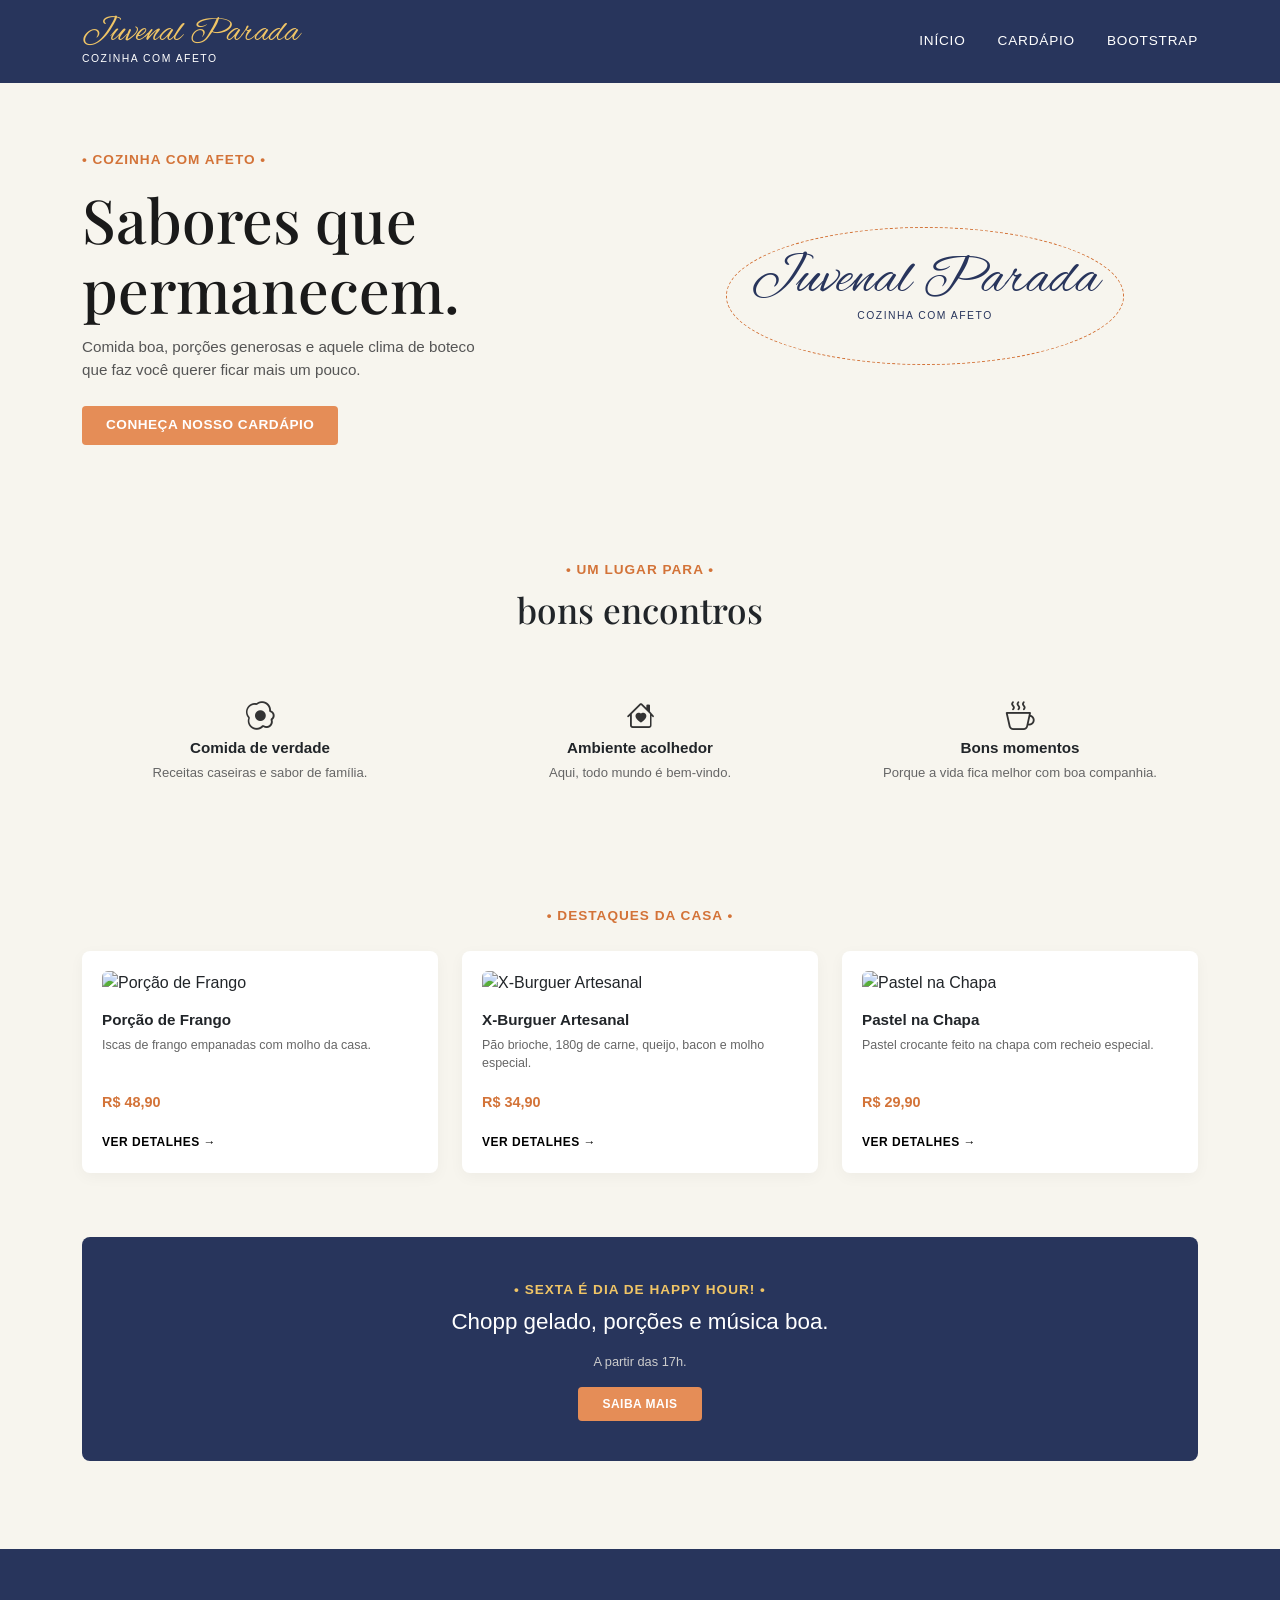
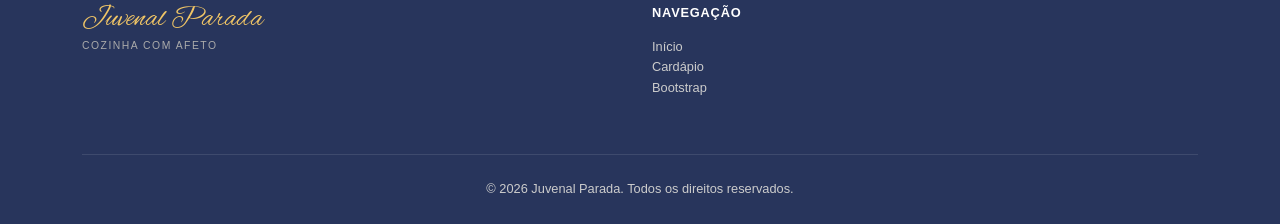
==== index.html @ 34825ee0 "v1 da pagina home" ====
<!DOCTYPE html>
<html lang="pt-BR">
<head>
  <meta charset="UTF-8" />
  <meta name="viewport" content="width=device-width, initial-scale=1.0" />
  <title>Juvenal Parada - Cozinha com Afeto</title>
  
  <!-- Bootstrap 5 CSS -->
  <link href="https://cdn.jsdelivr.net/npm/bootstrap@5.3.3/dist/css/bootstrap.min.css" rel="stylesheet" />
  <link rel="stylesheet" href="https://cdn.jsdelivr.net/npm/bootstrap-icons@1.11.3/font/bootstrap-icons.min.css">
  
  <!-- Google Fonts -->
  <link rel="preconnect" href="https://fonts.googleapis.com">
  <link rel="preconnect" href="https://fonts.gstatic.com" crossorigin>
  <link href="https://fonts.googleapis.com/css2?family=Alex+Brush&family=Playfair+Display:ital,wght@0,400;0,600;0,700;1,400&family=Inter:wght@300;400;500;600;700&display=swap" rel="stylesheet">

  <style>
    :root {
      --cor-barra: #28355c;
      --cor-destaque: #e8c547;
      --cor-fundo: #F7F5EE;
      --cor-laranja-btn: #e58d57;
      --cor-texto-suave: #d37338;
    }

    body {
      background-color: var(--cor-fundo) !important;
      color: #212529;
      font-family: 'Segoe UI', Tahoma, Geneva, Verdana, sans-serif;
      margin: 0;
      padding: 0;
    }

    /* Navbar com cor #28355c e links regulares */
    .bg-custom-bar {
      background-color: var(--cor-barra) !important;
      padding: 1rem 0;
    }

    .fonte-alex-brush {
      font-family: 'Alex Brush', cursive;
      font-size: 2.2rem;
      color: #F0C566;
      text-decoration: none;
      line-height: 1;
    }

    .sub-logo {
      font-size: 0.65rem;
      color: #fff;
      letter-spacing: 1.5px;
      text-transform: uppercase;
    }

    .nav-link-custom {
      color: #FFFFFF !important;
      font-weight: 400;
      font-size: 0.85rem;
      letter-spacing: 0.8px;
      margin-left: 2rem;
      text-transform: uppercase;
      text-decoration: none;
    }

    .nav-link-custom:hover {
      color: var(--cor-destaque) !important;
    }

    /* Hero Section */
    .hero-section {
      padding: 4rem 0 3rem 0;
      position: relative;
    }

    .tagline-laranja {
      color: var(--cor-texto-suave);
      font-size: 0.85rem;
      letter-spacing: 1px;
      font-weight: 600;
      text-transform: uppercase;
    }

    .hero-title {
      font-family: 'Playfair Display', serif;
      font-size: 3.8rem;
      line-height: 1.15;
      font-weight: 500;
      color: #1a1a1a;
      margin: 0.8rem 0;
    }

    .hero-subtitle {
      font-size: 0.95rem;
      color: #555;
      max-width: 420px;
    }

    .btn-laranja {
      background-color: var(--cor-laranja-btn);
      color: #fff;
      border: none;
      padding: 0.6rem 1.5rem;
      font-weight: 600;
      font-size: 0.85rem;
      border-radius: 4px;
      letter-spacing: 0.5px;
      text-decoration: none;
      display: inline-block;
    }

    /* Seção Bons Encontros */
    .section-bons-encontros {
      padding: 4rem 0;
    }

    .icon-box-feature {
      text-align: center;
      padding: 1rem;
    }

    .icon-box-feature i {
      font-size: 1.8rem;
      color: #333;
      margin-bottom: 0.8rem;
    }

    .feature-item-title {
      font-size: 0.95rem;
      font-weight: 700;
      margin-bottom: 0.4rem;
    }

    .feature-item-text {
      font-size: 0.82rem;
      color: #666;
    }

    /* Cards de Destaques */
    .card-item-prato {
      border-radius: 8px;
      border: none;
      background-color: #ffffff;
      box-shadow: 0 4px 15px rgba(0, 0, 0, 0.04);
      padding: 1.25rem;
      height: 100%;
    }

    .card-item-prato img {
      width: 100%;
      height: 170px;
      object-fit: cover;
      border-radius: 6px;
      margin-bottom: 1rem;
    }

    .prato-title {
      font-size: 0.95rem;
      font-weight: 700;
      margin-bottom: 0.4rem;
    }

    .prato-desc {
      font-size: 0.78rem;
      color: #666;
      min-height: 40px;
    }

    .prato-preco {
      color: var(--cor-texto-suave);
      font-weight: 700;
      font-size: 0.9rem;
    }

    .link-detalhes {
      font-size: 0.75rem;
      font-weight: 700;
      color: #000;
      text-decoration: none;
      letter-spacing: 0.5px;
    }

    /* Banner Happy Hour */
    .banner-happy-hour {
      background-color: var(--cor-barra);
      color: #fff;
      border-radius: 8px;
      padding: 2.5rem 2rem;
      margin: 4rem 0;
    }

    .btn-happy-hour {
      background-color: var(--cor-laranja-btn);
      color: #fff;
      font-weight: 700;
      font-size: 0.75rem;
      padding: 0.5rem 1.5rem;
      border-radius: 4px;
      border: none;
      letter-spacing: 0.5px;
    }

    /* Footer */
    footer {
      background-color: var(--cor-barra);
      color: #fff;
      padding: 3.5rem 0 1.5rem 0;
      font-size: 0.85rem;
    }

    footer h5 {
      font-size: 0.8rem;
      letter-spacing: 0.8px;
      font-weight: 700;
      margin-bottom: 1rem;
    }

    footer p, footer li {
      color: #ccc;
      font-size: 0.8rem;
      line-height: 1.6;
    }

    footer ul {
      list-style: none;
      padding: 0;
    }

    footer a {
      color: #ccc;
      text-decoration: none;
    }

    .footer-bottom {
      border-top: 1px solid rgba(255, 255, 255, 0.1);
      padding-top: 1.5rem;
      margin-top: 2.5rem;
      font-size: 0.75rem;
      color: #aaa;
    }
  </style>
</head>
<body>

  <!-- Navbar Ajustada (Sem "Sobre nós" e "Contato") -->
  <header class="bg-custom-bar">
    <div class="container d-flex justify-content-between align-items-center">
      <a href="#" class="d-flex align-items-center gap-2 text-decoration-none">
        <div class="d-flex flex-column">
          <span class="fonte-alex-brush">Juvenal Parada</span>
          <span class="sub-logo">COZINHA COM AFETO</span>
        </div>
      </a>
      <nav class="d-flex align-items-center">
        <a href="#" class="nav-link-custom">INÍCIO</a>
        <a href="#" class="nav-link-custom">CARDÁPIO</a>
        <a href="#" class="nav-link-custom">BOOTSTRAP</a>
      </nav>
    </div>
  </header>

  <main>
    <!-- Hero Section (Apenas o botão "Conheça nosso cardápio") -->
    <section class="hero-section">
      <div class="container">
        <div class="row align-items-center">
          <div class="col-md-6">
            <span class="tagline-laranja">• COZINHA COM AFETO •</span>
            <h1 class="hero-title">Sabores que<br>permanecem.</h1>
            <p class="hero-subtitle mb-4">
              Comida boa, porções generosas e aquele clima de boteco que faz você querer ficar mais um pouco.
            </p>
            <div>
              <a href="#" class="btn btn-laranja">CONHEÇA NOSSO CARDÁPIO</a>
            </div>
          </div>
          <div class="col-md-6 text-center position-relative mt-4 mt-md-0">
            <!-- Ilustração central -->
            <div class="p-4 rounded-circle d-inline-block" style="border: 1px dashed var(--cor-texto-suave);">
              <span class="fonte-alex-brush" style="font-size: 3.5rem; color: var(--cor-barra);">Juvenal Parada</span>
              <p class="sub-logo" style="color: var(--cor-barra);">COZINHA COM AFETO</p>
            </div>
          </div>
        </div>
      </div>
    </section>

    <!-- Bons Encontros -->
    <section class="section-bons-encontros">
      <div class="container text-center">
        <span class="tagline-laranja">• UM LUGAR PARA •</span>
        <h2 class="font-playfair my-2" style="font-size: 2.2rem; font-family: 'Playfair Display', serif;">bons encontros</h2>

        <div class="row mt-5">
          <div class="col-md-4">
            <div class="icon-box-feature">
              <i class="bi bi-egg-fried"></i>
              <h3 class="feature-item-title">Comida de verdade</h3>
              <p class="feature-item-text">Receitas caseiras e sabor de família.</p>
            </div>
          </div>
          <div class="col-md-4">
            <div class="icon-box-feature">
              <i class="bi bi-house-heart"></i>
              <h3 class="feature-item-title">Ambiente acolhedor</h3>
              <p class="feature-item-text">Aqui, todo mundo é bem-vindo.</p>
            </div>
          </div>
          <div class="col-md-4">
            <div class="icon-box-feature">
              <i class="bi bi-cup-hot"></i>
              <h3 class="feature-item-title">Bons momentos</h3>
              <p class="feature-item-text">Porque a vida fica melhor com boa companhia.</p>
            </div>
          </div>
        </div>
      </div>
    </section>

    <!-- Destaques da Casa -->
    <section class="py-4">
      <div class="container">
        <div class="text-center mb-4">
          <span class="tagline-laranja">• DESTAQUES DA CASA •</span>
        </div>

        <div class="row g-4">
          <!-- Card 1 -->
          <div class="col-md-4">
            <div class="card-item-prato">
              <img src="https://images.unsplash.com/photo-1562967914-608f82629710?w=500&auto=format&fit=crop" alt="Porção de Frango">
              <h3 class="prato-title">Porção de Frango</h3>
              <p class="prato-desc">Iscas de frango empanadas com molho da casa.</p>
              <p class="prato-preco">R$ 48,90</p>
              <a href="#" class="link-detalhes">VER DETALHES →</a>
            </div>
          </div>

          <!-- Card 2 -->
          <div class="col-md-4">
            <div class="card-item-prato">
              <img src="https://images.unsplash.com/photo-1568901346375-23c9450c58cd?w=500&auto=format&fit=crop" alt="X-Burguer Artesanal">
              <h3 class="prato-title">X-Burguer Artesanal</h3>
              <p class="prato-desc">Pão brioche, 180g de carne, queijo, bacon e molho especial.</p>
              <p class="prato-preco">R$ 34,90</p>
              <a href="#" class="link-detalhes">VER DETALHES →</a>
            </div>
          </div>

          <!-- Card 3 -->
          <div class="col-md-4">
            <div class="card-item-prato">
              <img src="https://images.unsplash.com/photo-1626777552726-4a6b54c97e46?w=500&auto=format&fit=crop" alt="Pastel na Chapa">
              <h3 class="prato-title">Pastel na Chapa</h3>
              <p class="prato-desc">Pastel crocante feito na chapa com recheio especial.</p>
              <p class="prato-preco">R$ 29,90</p>
              <a href="#" class="link-detalhes">VER DETALHES →</a>
            </div>
          </div>
        </div>

        <!-- Banner Happy Hour -->
        <div class="banner-happy-hour text-center">
          <span class="tagline-laranja" style="color: #F0C566;">• SEXTA É DIA DE HAPPY HOUR! •</span>
          <h3 class="mt-2 mb-3" style="font-size: 1.4rem; font-weight: 500;">Chopp gelado, porções e música boa.</h3>
          <p class="mb-3" style="font-size: 0.8rem; color: #ccc;">A partir das 17h.</p>
          <button class="btn btn-happy-hour">SAIBA MAIS</button>
        </div>
      </div>
    </section>
  </main>

  <!-- Footer -->
  <footer>
    <div class="container">
      <div class="row g-4">
        <div class="col-md-6">
          <span class="fonte-alex-brush" style="font-size: 1.8rem;">Juvenal Parada</span>
          <p class="sub-logo mt-1" style="color: #aaa;">COZINHA COM AFETO</p>
        </div>
        <div class="col-md-6">
          <h5>NAVEGAÇÃO</h5>
          <ul>
            <li><a href="#">Início</a></li>
            <li><a href="#">Cardápio</a></li>
            <li><a href="#">Bootstrap</a></li>
          </ul>
        </div>
      </div>

      <div class="footer-bottom text-center">
        <p class="mb-0">&copy; 2026 Juvenal Parada. Todos os direitos reservados.</p>
      </div>
    </div>
  </footer>

</body>
</html>
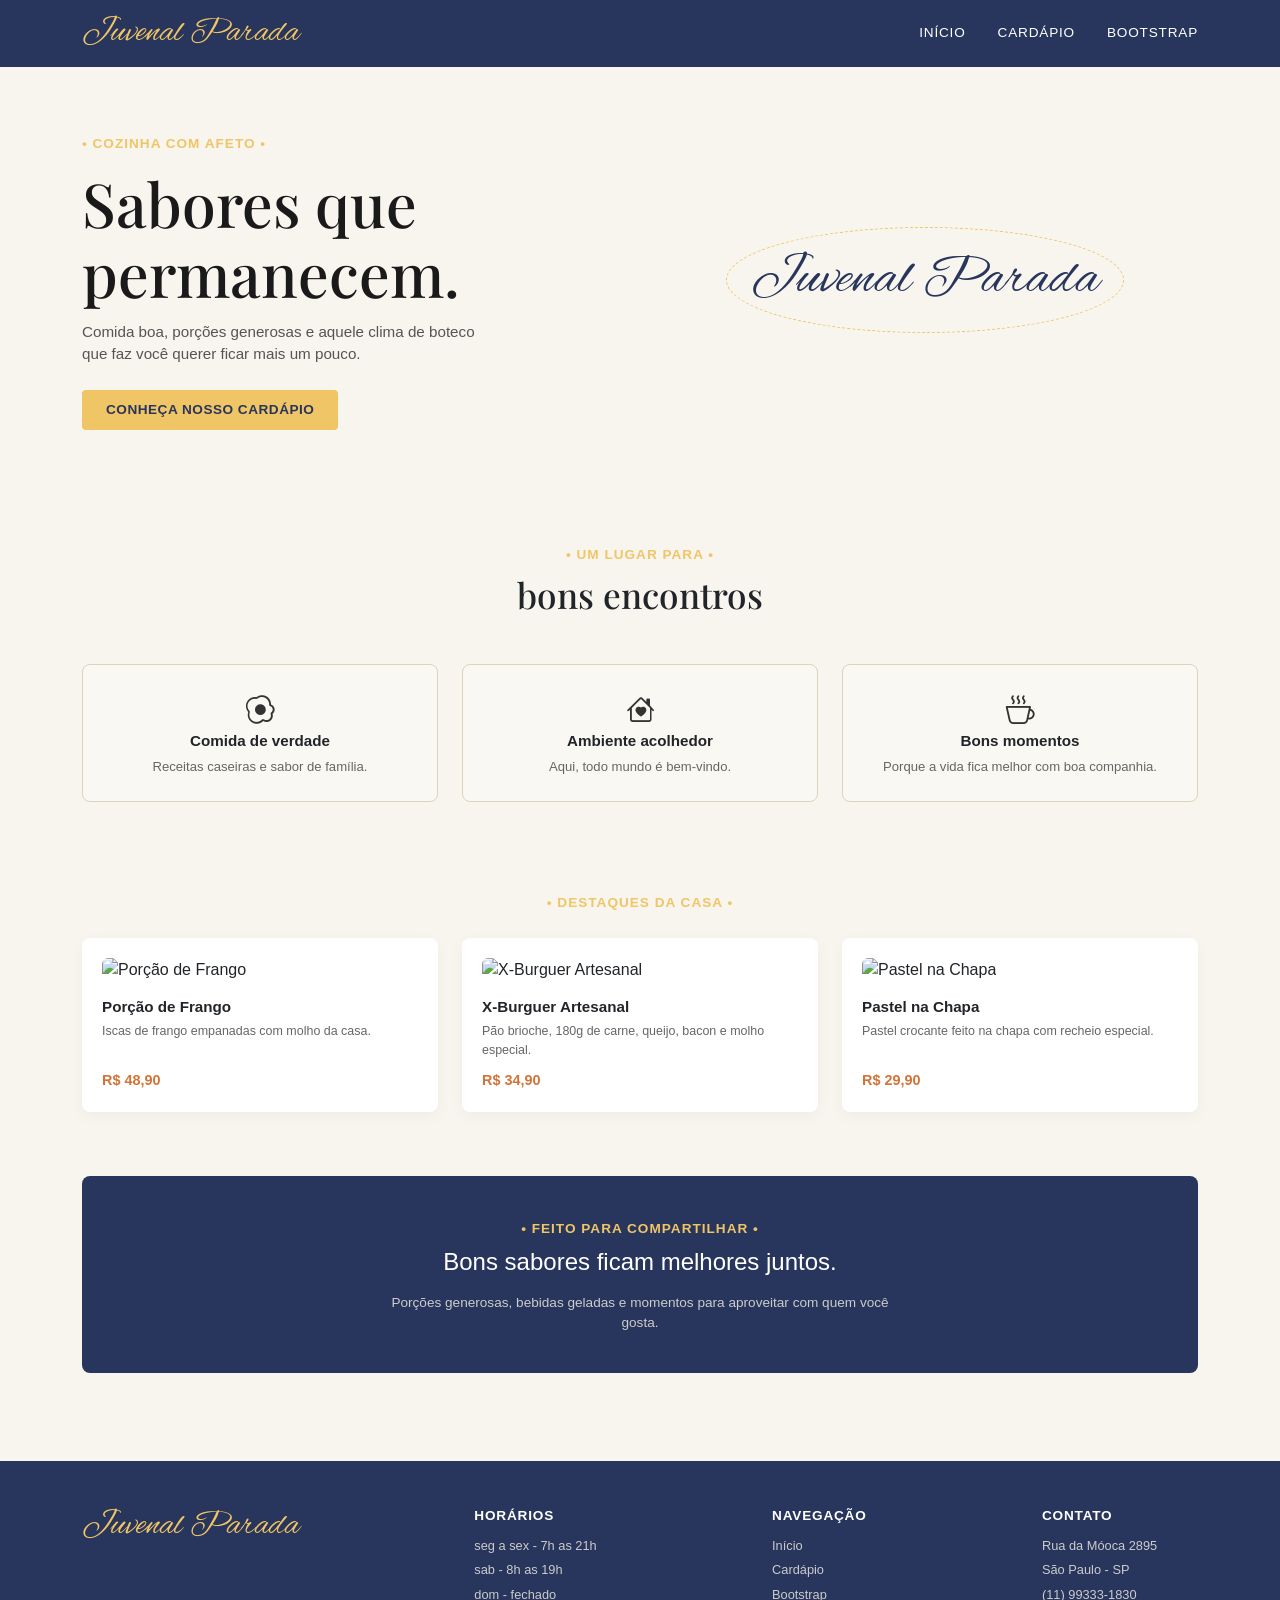
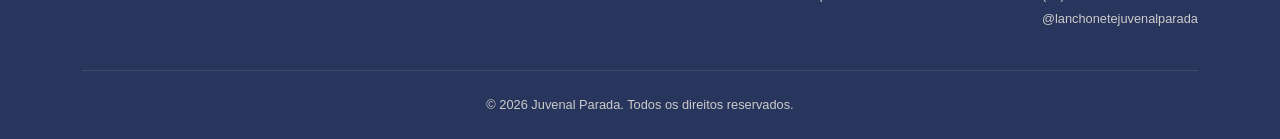
==== commit f68f11d4: "v2 da pagina home" ====
--- a/index.html
+++ b/index.html
@@ -17,10 +17,10 @@
   <style>
     :root {
       --cor-barra: #28355c;
-      --cor-destaque: #e8c547;
+      --cor-destaque: #F0C566;
       --cor-fundo: #F7F5EE;
-      --cor-laranja-btn: #e58d57;
-      --cor-texto-suave: #d37338;
+      --cor-laranja-btn: #F0C566;
+      --cor-texto-suave: #F0C566;
     }
 
     body {
@@ -31,7 +31,7 @@
       padding: 0;
     }
 
-    /* Navbar com cor #28355c e links regulares */
+    /* Navbar */
     .bg-custom-bar {
       background-color: var(--cor-barra) !important;
       padding: 1rem 0;
@@ -43,13 +43,6 @@
       color: #F0C566;
       text-decoration: none;
       line-height: 1;
-    }
-
-    .sub-logo {
-      font-size: 0.65rem;
-      color: #fff;
-      letter-spacing: 1.5px;
-      text-transform: uppercase;
     }
 
     .nav-link-custom {
@@ -73,7 +66,7 @@
     }
 
     .tagline-laranja {
-      color: var(--cor-texto-suave);
+      color: #F0C566;
       font-size: 0.85rem;
       letter-spacing: 1px;
       font-weight: 600;
@@ -96,11 +89,11 @@
     }
 
     .btn-laranja {
-      background-color: var(--cor-laranja-btn);
-      color: #fff;
+      background-color: #F0C566;
+      color: #28355c;
       border: none;
       padding: 0.6rem 1.5rem;
-      font-weight: 600;
+      font-weight: 700;
       font-size: 0.85rem;
       border-radius: 4px;
       letter-spacing: 0.5px;
@@ -115,7 +108,11 @@
 
     .icon-box-feature {
       text-align: center;
-      padding: 1rem;
+      padding: 1.5rem 1rem;
+      border: 0.5px solid #dcd3be;
+      border-radius: 8px;
+      background-color: #FAF8F3;
+      height: 100%;
     }
 
     .icon-box-feature i {
@@ -133,6 +130,7 @@
     .feature-item-text {
       font-size: 0.82rem;
       color: #666;
+      margin-bottom: 0;
     }
 
     /* Cards de Destaques */
@@ -163,24 +161,18 @@
       font-size: 0.78rem;
       color: #666;
       min-height: 40px;
+      margin-bottom: 0.5rem;
     }
 
     .prato-preco {
-      color: var(--cor-texto-suave);
+      color: #d37338;
       font-weight: 700;
       font-size: 0.9rem;
-    }
-
-    .link-detalhes {
-      font-size: 0.75rem;
-      font-weight: 700;
-      color: #000;
-      text-decoration: none;
-      letter-spacing: 0.5px;
-    }
-
-    /* Banner Happy Hour */
-    .banner-happy-hour {
+      margin-bottom: 0;
+    }
+
+    /* Banner Feito para Compartilhar */
+    .banner-compartilhar {
       background-color: var(--cor-barra);
       color: #fff;
       border-radius: 8px;
@@ -188,30 +180,21 @@
       margin: 4rem 0;
     }
 
-    .btn-happy-hour {
-      background-color: var(--cor-laranja-btn);
-      color: #fff;
-      font-weight: 700;
-      font-size: 0.75rem;
-      padding: 0.5rem 1.5rem;
-      border-radius: 4px;
-      border: none;
-      letter-spacing: 0.5px;
-    }
-
-    /* Footer */
+    /* Rodapé Responsivo */
     footer {
       background-color: var(--cor-barra);
       color: #fff;
-      padding: 3.5rem 0 1.5rem 0;
+      padding: 3rem 0 1.5rem 0;
       font-size: 0.85rem;
     }
 
     footer h5 {
-      font-size: 0.8rem;
+      font-size: 0.85rem;
       letter-spacing: 0.8px;
       font-weight: 700;
-      margin-bottom: 1rem;
+      margin-bottom: 0.8rem;
+      text-transform: uppercase;
+      line-height: 1;
     }
 
     footer p, footer li {
@@ -223,6 +206,7 @@
     footer ul {
       list-style: none;
       padding: 0;
+      margin: 0;
     }
 
     footer a {
@@ -237,18 +221,31 @@
       font-size: 0.75rem;
       color: #aaa;
     }
+
+    @media (max-width: 767.98px) {
+      .footer-col {
+        text-align: center;
+        margin-bottom: 1.8rem;
+      }
+
+      .nav-link-custom {
+        margin-left: 0.8rem;
+        font-size: 0.75rem;
+      }
+
+      .hero-title {
+        font-size: 2.8rem;
+      }
+    }
   </style>
 </head>
 <body>
 
-  <!-- Navbar Ajustada (Sem "Sobre nós" e "Contato") -->
+  <!-- Navbar -->
   <header class="bg-custom-bar">
     <div class="container d-flex justify-content-between align-items-center">
-      <a href="#" class="d-flex align-items-center gap-2 text-decoration-none">
-        <div class="d-flex flex-column">
-          <span class="fonte-alex-brush">Juvenal Parada</span>
-          <span class="sub-logo">COZINHA COM AFETO</span>
-        </div>
+      <a href="#" class="d-flex align-items-center text-decoration-none">
+        <span class="fonte-alex-brush">Juvenal Parada</span>
       </a>
       <nav class="d-flex align-items-center">
         <a href="#" class="nav-link-custom">INÍCIO</a>
@@ -259,7 +256,7 @@
   </header>
 
   <main>
-    <!-- Hero Section (Apenas o botão "Conheça nosso cardápio") -->
+    <!-- Hero Section -->
     <section class="hero-section">
       <div class="container">
         <div class="row align-items-center">
@@ -275,22 +272,21 @@
           </div>
           <div class="col-md-6 text-center position-relative mt-4 mt-md-0">
             <!-- Ilustração central -->
-            <div class="p-4 rounded-circle d-inline-block" style="border: 1px dashed var(--cor-texto-suave);">
+            <div class="p-4 rounded-circle d-inline-block" style="border: 1px dashed #F0C566;">
               <span class="fonte-alex-brush" style="font-size: 3.5rem; color: var(--cor-barra);">Juvenal Parada</span>
-              <p class="sub-logo" style="color: var(--cor-barra);">COZINHA COM AFETO</p>
             </div>
           </div>
         </div>
       </div>
     </section>
 
-    <!-- Bons Encontros -->
+    <!-- Bons Encontros com Borda de 0.5px -->
     <section class="section-bons-encontros">
       <div class="container text-center">
         <span class="tagline-laranja">• UM LUGAR PARA •</span>
         <h2 class="font-playfair my-2" style="font-size: 2.2rem; font-family: 'Playfair Display', serif;">bons encontros</h2>
 
-        <div class="row mt-5">
+        <div class="row g-4 mt-4">
           <div class="col-md-4">
             <div class="icon-box-feature">
               <i class="bi bi-egg-fried"></i>
@@ -331,7 +327,6 @@
               <h3 class="prato-title">Porção de Frango</h3>
               <p class="prato-desc">Iscas de frango empanadas com molho da casa.</p>
               <p class="prato-preco">R$ 48,90</p>
-              <a href="#" class="link-detalhes">VER DETALHES →</a>
             </div>
           </div>
 
@@ -342,7 +337,6 @@
               <h3 class="prato-title">X-Burguer Artesanal</h3>
               <p class="prato-desc">Pão brioche, 180g de carne, queijo, bacon e molho especial.</p>
               <p class="prato-preco">R$ 34,90</p>
-              <a href="#" class="link-detalhes">VER DETALHES →</a>
             </div>
           </div>
 
@@ -353,38 +347,59 @@
               <h3 class="prato-title">Pastel na Chapa</h3>
               <p class="prato-desc">Pastel crocante feito na chapa com recheio especial.</p>
               <p class="prato-preco">R$ 29,90</p>
-              <a href="#" class="link-detalhes">VER DETALHES →</a>
-            </div>
-          </div>
-        </div>
-
-        <!-- Banner Happy Hour -->
-        <div class="banner-happy-hour text-center">
-          <span class="tagline-laranja" style="color: #F0C566;">• SEXTA É DIA DE HAPPY HOUR! •</span>
-          <h3 class="mt-2 mb-3" style="font-size: 1.4rem; font-weight: 500;">Chopp gelado, porções e música boa.</h3>
-          <p class="mb-3" style="font-size: 0.8rem; color: #ccc;">A partir das 17h.</p>
-          <button class="btn btn-happy-hour">SAIBA MAIS</button>
+            </div>
+          </div>
+        </div>
+
+        <!-- Banner: Feito para Compartilhar -->
+        <div class="banner-compartilhar text-center">
+          <span class="tagline-laranja">• FEITO PARA COMPARTILHAR •</span>
+          <h3 class="mt-2 mb-3" style="font-size: 1.5rem; font-weight: 500;">Bons sabores ficam melhores juntos.</h3>
+          <p class="mb-0 mx-auto" style="font-size: 0.85rem; color: #ccc; max-width: 520px;">
+            Porções generosas, bebidas geladas e momentos para aproveitar com quem você gosta.
+          </p>
         </div>
       </div>
     </section>
   </main>
 
-  <!-- Footer -->
+  <!-- Rodapé -->
   <footer>
     <div class="container">
-      <div class="row g-4">
-        <div class="col-md-6">
-          <span class="fonte-alex-brush" style="font-size: 1.8rem;">Juvenal Parada</span>
-          <p class="sub-logo mt-1" style="color: #aaa;">COZINHA COM AFETO</p>
-        </div>
-        <div class="col-md-6">
+      <div class="row align-items-start justify-content-between text-center text-md-start">
+        
+        <!-- Logo -->
+        <div class="col-12 col-md-auto footer-col">
+          <span class="fonte-alex-brush" style="font-size: 2.2rem; display: block; line-height: 1;">Juvenal Parada</span>
+        </div>
+
+        <!-- Horários -->
+        <div class="col-12 col-sm-6 col-md-auto footer-col">
+          <h5>HORÁRIOS</h5>
+          <p class="mb-1">seg a sex - 7h as 21h</p>
+          <p class="mb-1">sab - 8h as 19h</p>
+          <p class="mb-0">dom - fechado</p>
+        </div>
+
+        <!-- Navegação -->
+        <div class="col-12 col-sm-6 col-md-auto footer-col">
           <h5>NAVEGAÇÃO</h5>
           <ul>
-            <li><a href="#">Início</a></li>
-            <li><a href="#">Cardápio</a></li>
-            <li><a href="#">Bootstrap</a></li>
+            <li class="mb-1"><a href="#">Início</a></li>
+            <li class="mb-1"><a href="#">Cardápio</a></li>
+            <li class="mb-0"><a href="#">Bootstrap</a></li>
           </ul>
         </div>
+
+        <!-- Contato -->
+        <div class="col-12 col-md-auto footer-col">
+          <h5>CONTATO</h5>
+          <p class="mb-1">Rua da Móoca 2895</p>
+          <p class="mb-1">São Paulo - SP</p>
+          <p class="mb-1">(11) 99333-1830</p>
+          <p class="mb-0">@lanchonetejuvenalparada</p>
+        </div>
+
       </div>
 
       <div class="footer-bottom text-center">
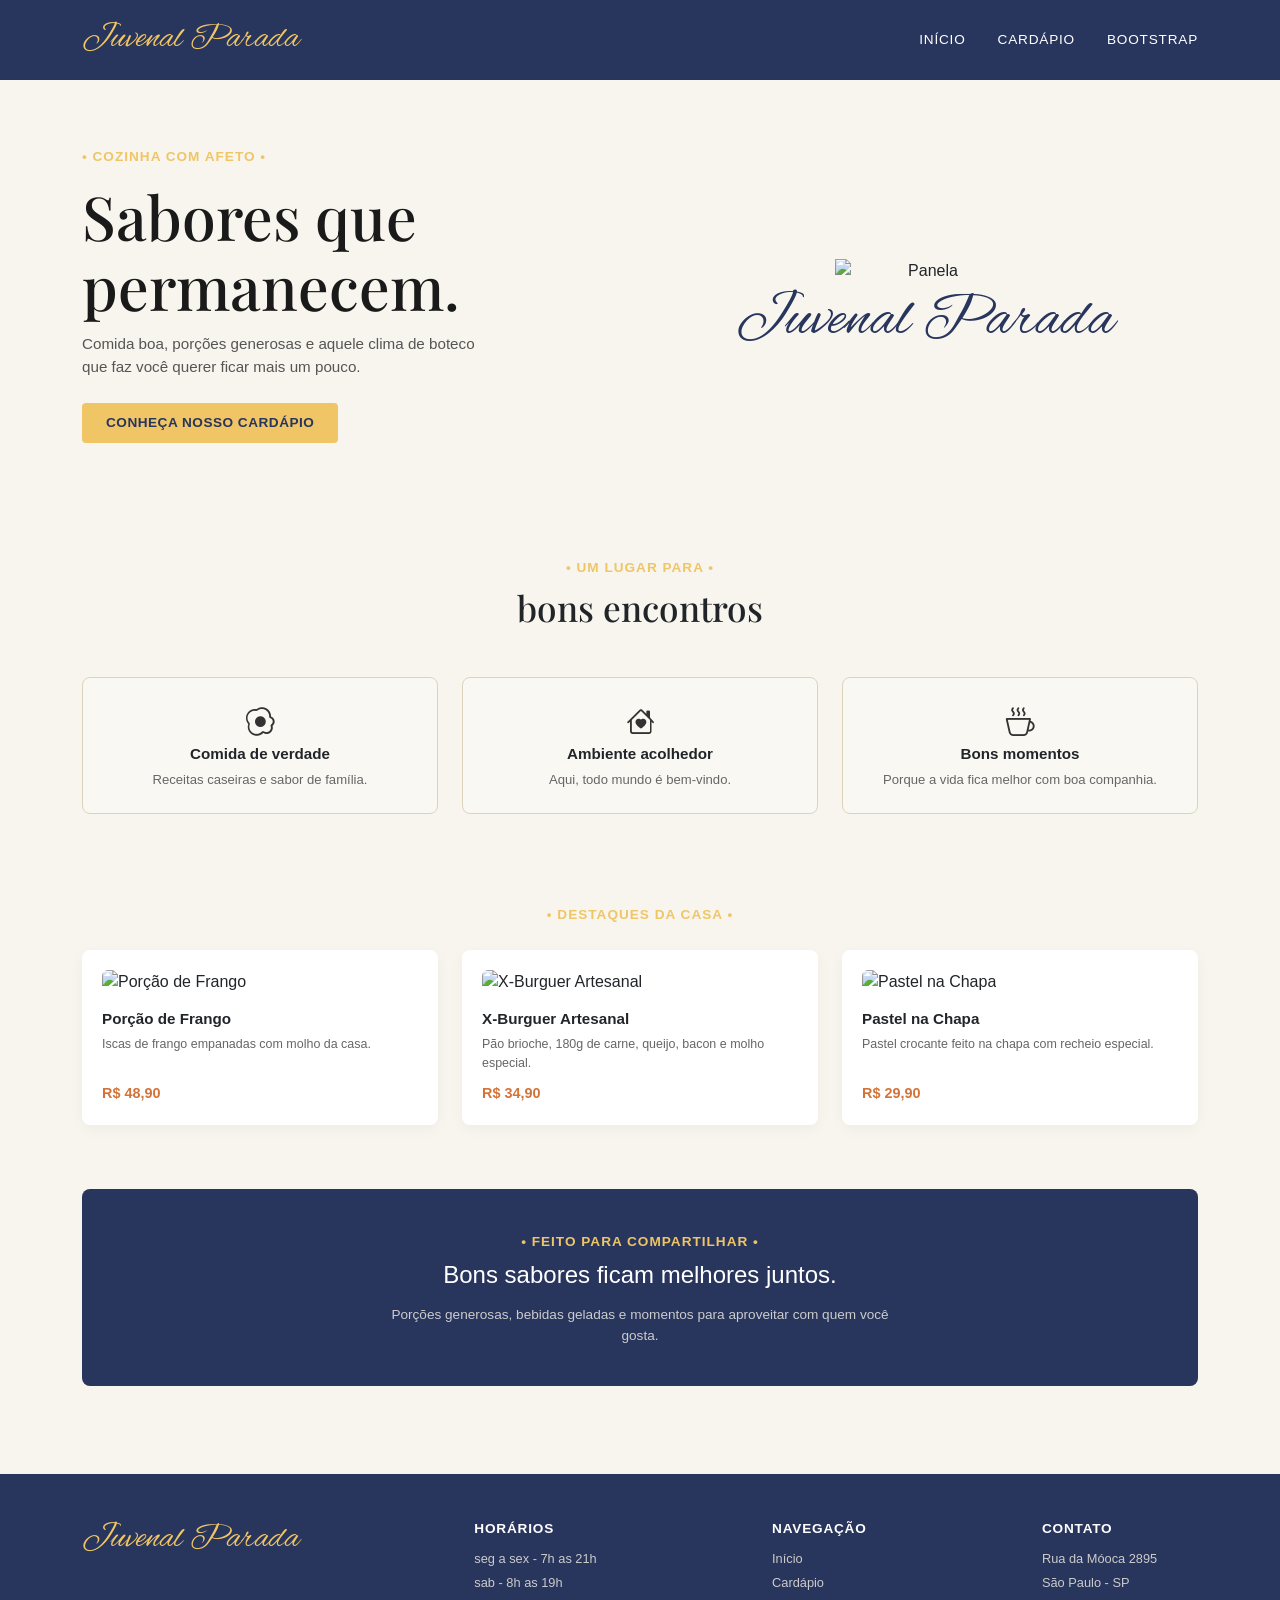
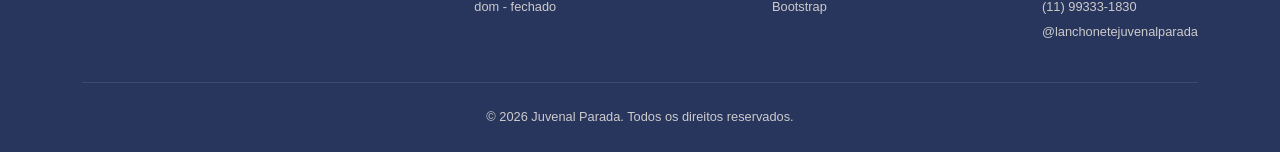
==== commit 2c9ac888: "v3" ====
--- a/index.html
+++ b/index.html
@@ -16,7 +16,7 @@
 
   <style>
     :root {
-      --cor-barra: #28355c;
+      --cor-barra: #28355C;
       --cor-destaque: #F0C566;
       --cor-fundo: #F7F5EE;
       --cor-laranja-btn: #F0C566;
@@ -31,10 +31,10 @@
       padding: 0;
     }
 
-    /* Navbar */
+    /* Navbar com tom exato e maior altura */
     .bg-custom-bar {
       background-color: var(--cor-barra) !important;
-      padding: 1rem 0;
+      padding: 1.4rem 0;
     }
 
     .fonte-alex-brush {
@@ -63,6 +63,21 @@
     .hero-section {
       padding: 4rem 0 3rem 0;
       position: relative;
+    }
+
+    .hero-panela-img {
+      max-width: 180px;
+      width: 100%;
+      height: auto;
+      object-fit: contain;
+      margin-bottom: 0.5rem;
+    }
+
+    .hero-texto-juvenal {
+      font-family: 'Alex Brush', cursive;
+      font-size: 3.8rem;
+      color: var(--cor-barra);
+      line-height: 1;
     }
 
     .tagline-laranja {
@@ -180,7 +195,7 @@
       margin: 4rem 0;
     }
 
-    /* Rodapé Responsivo */
+    /* Rodapé */
     footer {
       background-color: var(--cor-barra);
       color: #fff;
@@ -244,13 +259,13 @@
   <!-- Navbar -->
   <header class="bg-custom-bar">
     <div class="container d-flex justify-content-between align-items-center">
-      <a href="#" class="d-flex align-items-center text-decoration-none">
+      <a href="index.html" class="d-flex align-items-center text-decoration-none">
         <span class="fonte-alex-brush">Juvenal Parada</span>
       </a>
       <nav class="d-flex align-items-center">
-        <a href="#" class="nav-link-custom">INÍCIO</a>
-        <a href="#" class="nav-link-custom">CARDÁPIO</a>
-        <a href="#" class="nav-link-custom">BOOTSTRAP</a>
+        <a href="index.html" class="nav-link-custom">INÍCIO</a>
+        <a href="cardapio.html" class="nav-link-custom">CARDÁPIO</a>
+        <a href="bootstrap.html" class="nav-link-custom">BOOTSTRAP</a>
       </nav>
     </div>
   </header>
@@ -267,20 +282,18 @@
               Comida boa, porções generosas e aquele clima de boteco que faz você querer ficar mais um pouco.
             </p>
             <div>
-              <a href="#" class="btn btn-laranja">CONHEÇA NOSSO CARDÁPIO</a>
-            </div>
-          </div>
-          <div class="col-md-6 text-center position-relative mt-4 mt-md-0">
-            <!-- Ilustração central -->
-            <div class="p-4 rounded-circle d-inline-block" style="border: 1px dashed #F0C566;">
-              <span class="fonte-alex-brush" style="font-size: 3.5rem; color: var(--cor-barra);">Juvenal Parada</span>
-            </div>
+              <a href="cardapio.html" class="btn btn-laranja">CONHEÇA NOSSO CARDÁPIO</a>
+            </div>
+          </div>
+          <div class="col-md-6 text-center d-flex flex-column align-items-center justify-content-center mt-4 mt-md-0 pt-md-4">
+            <img src="panela.png" alt="Panela" class="hero-panela-img">
+            <span class="hero-texto-juvenal">Juvenal Parada</span>
           </div>
         </div>
       </div>
     </section>
 
-    <!-- Bons Encontros com Borda de 0.5px -->
+    <!-- Bons Encontros -->
     <section class="section-bons-encontros">
       <div class="container text-center">
         <span class="tagline-laranja">• UM LUGAR PARA •</span>
@@ -320,7 +333,6 @@
         </div>
 
         <div class="row g-4">
-          <!-- Card 1 -->
           <div class="col-md-4">
             <div class="card-item-prato">
               <img src="https://images.unsplash.com/photo-1562967914-608f82629710?w=500&auto=format&fit=crop" alt="Porção de Frango">
@@ -330,7 +342,6 @@
             </div>
           </div>
 
-          <!-- Card 2 -->
           <div class="col-md-4">
             <div class="card-item-prato">
               <img src="https://images.unsplash.com/photo-1568901346375-23c9450c58cd?w=500&auto=format&fit=crop" alt="X-Burguer Artesanal">
@@ -340,7 +351,6 @@
             </div>
           </div>
 
-          <!-- Card 3 -->
           <div class="col-md-4">
             <div class="card-item-prato">
               <img src="https://images.unsplash.com/photo-1626777552726-4a6b54c97e46?w=500&auto=format&fit=crop" alt="Pastel na Chapa">
@@ -368,12 +378,10 @@
     <div class="container">
       <div class="row align-items-start justify-content-between text-center text-md-start">
         
-        <!-- Logo -->
         <div class="col-12 col-md-auto footer-col">
-          <span class="fonte-alex-brush" style="font-size: 2.2rem; display: block; line-height: 1;">Juvenal Parada</span>
-        </div>
-
-        <!-- Horários -->
+          <a href="index.html" class="fonte-alex-brush" style="font-size: 2.2rem; display: block; line-height: 1;">Juvenal Parada</a>
+        </div>
+
         <div class="col-12 col-sm-6 col-md-auto footer-col">
           <h5>HORÁRIOS</h5>
           <p class="mb-1">seg a sex - 7h as 21h</p>
@@ -381,17 +389,15 @@
           <p class="mb-0">dom - fechado</p>
         </div>
 
-        <!-- Navegação -->
         <div class="col-12 col-sm-6 col-md-auto footer-col">
           <h5>NAVEGAÇÃO</h5>
           <ul>
-            <li class="mb-1"><a href="#">Início</a></li>
-            <li class="mb-1"><a href="#">Cardápio</a></li>
-            <li class="mb-0"><a href="#">Bootstrap</a></li>
+            <li class="mb-1"><a href="index.html">Início</a></li>
+            <li class="mb-1"><a href="cardapio.html">Cardápio</a></li>
+            <li class="mb-0"><a href="bootstrap.html">Bootstrap</a></li>
           </ul>
         </div>
 
-        <!-- Contato -->
         <div class="col-12 col-md-auto footer-col">
           <h5>CONTATO</h5>
           <p class="mb-1">Rua da Móoca 2895</p>
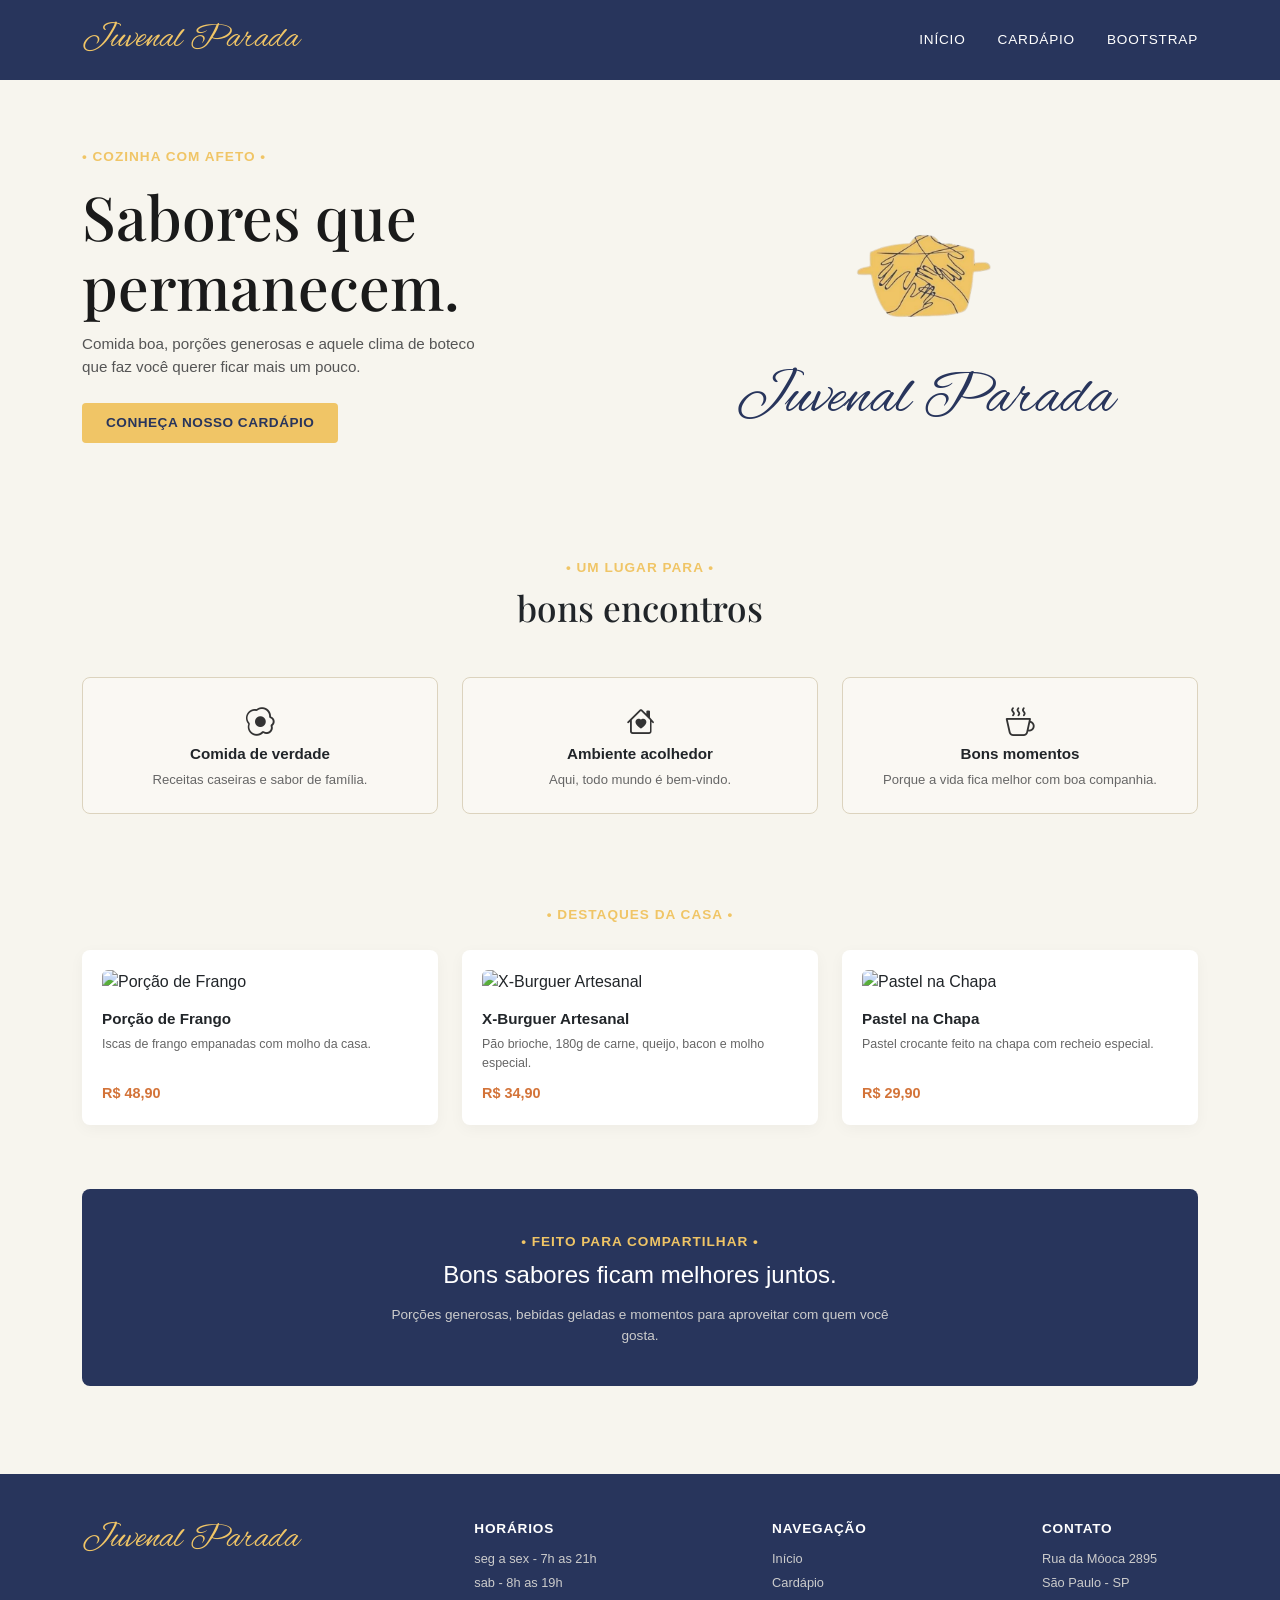
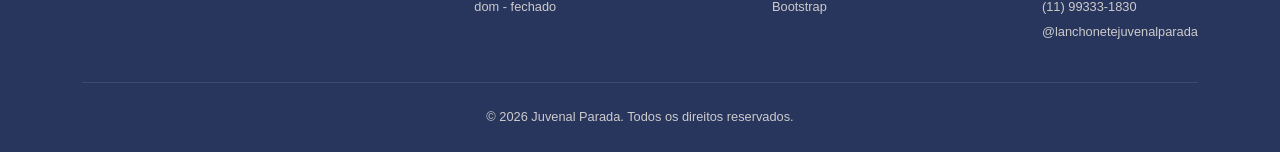
==== commit 26375816: "adicionando coisas no inicio js" ====
--- a/index.html
+++ b/index.html
@@ -5,7 +5,7 @@
   <meta name="viewport" content="width=device-width, initial-scale=1.0" />
   <title>Juvenal Parada - Cozinha com Afeto</title>
   
-  <!-- Bootstrap 5 CSS -->
+  <!-- Bootstrap 5 CSS e Ícones -->
   <link href="https://cdn.jsdelivr.net/npm/bootstrap@5.3.3/dist/css/bootstrap.min.css" rel="stylesheet" />
   <link rel="stylesheet" href="https://cdn.jsdelivr.net/npm/bootstrap-icons@1.11.3/font/bootstrap-icons.min.css">
   
@@ -14,245 +14,8 @@
   <link rel="preconnect" href="https://fonts.gstatic.com" crossorigin>
   <link href="https://fonts.googleapis.com/css2?family=Alex+Brush&family=Playfair+Display:ital,wght@0,400;0,600;0,700;1,400&family=Inter:wght@300;400;500;600;700&display=swap" rel="stylesheet">
 
-  <style>
-    :root {
-      --cor-barra: #28355C;
-      --cor-destaque: #F0C566;
-      --cor-fundo: #F7F5EE;
-      --cor-laranja-btn: #F0C566;
-      --cor-texto-suave: #F0C566;
-    }
-
-    body {
-      background-color: var(--cor-fundo) !important;
-      color: #212529;
-      font-family: 'Segoe UI', Tahoma, Geneva, Verdana, sans-serif;
-      margin: 0;
-      padding: 0;
-    }
-
-    /* Navbar com tom exato e maior altura */
-    .bg-custom-bar {
-      background-color: var(--cor-barra) !important;
-      padding: 1.4rem 0;
-    }
-
-    .fonte-alex-brush {
-      font-family: 'Alex Brush', cursive;
-      font-size: 2.2rem;
-      color: #F0C566;
-      text-decoration: none;
-      line-height: 1;
-    }
-
-    .nav-link-custom {
-      color: #FFFFFF !important;
-      font-weight: 400;
-      font-size: 0.85rem;
-      letter-spacing: 0.8px;
-      margin-left: 2rem;
-      text-transform: uppercase;
-      text-decoration: none;
-    }
-
-    .nav-link-custom:hover {
-      color: var(--cor-destaque) !important;
-    }
-
-    /* Hero Section */
-    .hero-section {
-      padding: 4rem 0 3rem 0;
-      position: relative;
-    }
-
-    .hero-panela-img {
-      max-width: 180px;
-      width: 100%;
-      height: auto;
-      object-fit: contain;
-      margin-bottom: 0.5rem;
-    }
-
-    .hero-texto-juvenal {
-      font-family: 'Alex Brush', cursive;
-      font-size: 3.8rem;
-      color: var(--cor-barra);
-      line-height: 1;
-    }
-
-    .tagline-laranja {
-      color: #F0C566;
-      font-size: 0.85rem;
-      letter-spacing: 1px;
-      font-weight: 600;
-      text-transform: uppercase;
-    }
-
-    .hero-title {
-      font-family: 'Playfair Display', serif;
-      font-size: 3.8rem;
-      line-height: 1.15;
-      font-weight: 500;
-      color: #1a1a1a;
-      margin: 0.8rem 0;
-    }
-
-    .hero-subtitle {
-      font-size: 0.95rem;
-      color: #555;
-      max-width: 420px;
-    }
-
-    .btn-laranja {
-      background-color: #F0C566;
-      color: #28355c;
-      border: none;
-      padding: 0.6rem 1.5rem;
-      font-weight: 700;
-      font-size: 0.85rem;
-      border-radius: 4px;
-      letter-spacing: 0.5px;
-      text-decoration: none;
-      display: inline-block;
-    }
-
-    /* Seção Bons Encontros */
-    .section-bons-encontros {
-      padding: 4rem 0;
-    }
-
-    .icon-box-feature {
-      text-align: center;
-      padding: 1.5rem 1rem;
-      border: 0.5px solid #dcd3be;
-      border-radius: 8px;
-      background-color: #FAF8F3;
-      height: 100%;
-    }
-
-    .icon-box-feature i {
-      font-size: 1.8rem;
-      color: #333;
-      margin-bottom: 0.8rem;
-    }
-
-    .feature-item-title {
-      font-size: 0.95rem;
-      font-weight: 700;
-      margin-bottom: 0.4rem;
-    }
-
-    .feature-item-text {
-      font-size: 0.82rem;
-      color: #666;
-      margin-bottom: 0;
-    }
-
-    /* Cards de Destaques */
-    .card-item-prato {
-      border-radius: 8px;
-      border: none;
-      background-color: #ffffff;
-      box-shadow: 0 4px 15px rgba(0, 0, 0, 0.04);
-      padding: 1.25rem;
-      height: 100%;
-    }
-
-    .card-item-prato img {
-      width: 100%;
-      height: 170px;
-      object-fit: cover;
-      border-radius: 6px;
-      margin-bottom: 1rem;
-    }
-
-    .prato-title {
-      font-size: 0.95rem;
-      font-weight: 700;
-      margin-bottom: 0.4rem;
-    }
-
-    .prato-desc {
-      font-size: 0.78rem;
-      color: #666;
-      min-height: 40px;
-      margin-bottom: 0.5rem;
-    }
-
-    .prato-preco {
-      color: #d37338;
-      font-weight: 700;
-      font-size: 0.9rem;
-      margin-bottom: 0;
-    }
-
-    /* Banner Feito para Compartilhar */
-    .banner-compartilhar {
-      background-color: var(--cor-barra);
-      color: #fff;
-      border-radius: 8px;
-      padding: 2.5rem 2rem;
-      margin: 4rem 0;
-    }
-
-    /* Rodapé */
-    footer {
-      background-color: var(--cor-barra);
-      color: #fff;
-      padding: 3rem 0 1.5rem 0;
-      font-size: 0.85rem;
-    }
-
-    footer h5 {
-      font-size: 0.85rem;
-      letter-spacing: 0.8px;
-      font-weight: 700;
-      margin-bottom: 0.8rem;
-      text-transform: uppercase;
-      line-height: 1;
-    }
-
-    footer p, footer li {
-      color: #ccc;
-      font-size: 0.8rem;
-      line-height: 1.6;
-    }
-
-    footer ul {
-      list-style: none;
-      padding: 0;
-      margin: 0;
-    }
-
-    footer a {
-      color: #ccc;
-      text-decoration: none;
-    }
-
-    .footer-bottom {
-      border-top: 1px solid rgba(255, 255, 255, 0.1);
-      padding-top: 1.5rem;
-      margin-top: 2.5rem;
-      font-size: 0.75rem;
-      color: #aaa;
-    }
-
-    @media (max-width: 767.98px) {
-      .footer-col {
-        text-align: center;
-        margin-bottom: 1.8rem;
-      }
-
-      .nav-link-custom {
-        margin-left: 0.8rem;
-        font-size: 0.75rem;
-      }
-
-      .hero-title {
-        font-size: 2.8rem;
-      }
-    }
-  </style>
+  <!-- Estilo Externo -->
+  <link rel="stylesheet" href="inicio.css">
 </head>
 <body>
 
@@ -286,7 +49,7 @@
             </div>
           </div>
           <div class="col-md-6 text-center d-flex flex-column align-items-center justify-content-center mt-4 mt-md-0 pt-md-4">
-            <img src="panela.png" alt="Panela" class="hero-panela-img">
+            <img src="img/logo lanchonet.png" alt="Panela" class="hero-panela-img">
             <span class="hero-texto-juvenal">Juvenal Parada</span>
           </div>
         </div>
@@ -325,41 +88,15 @@
       </div>
     </section>
 
-    <!-- Destaques da Casa -->
+    <!-- Destaques da Casa (Renderizado via JS) -->
     <section class="py-4">
       <div class="container">
         <div class="text-center mb-4">
           <span class="tagline-laranja">• DESTAQUES DA CASA •</span>
         </div>
 
-        <div class="row g-4">
-          <div class="col-md-4">
-            <div class="card-item-prato">
-              <img src="https://images.unsplash.com/photo-1562967914-608f82629710?w=500&auto=format&fit=crop" alt="Porção de Frango">
-              <h3 class="prato-title">Porção de Frango</h3>
-              <p class="prato-desc">Iscas de frango empanadas com molho da casa.</p>
-              <p class="prato-preco">R$ 48,90</p>
-            </div>
-          </div>
-
-          <div class="col-md-4">
-            <div class="card-item-prato">
-              <img src="https://images.unsplash.com/photo-1568901346375-23c9450c58cd?w=500&auto=format&fit=crop" alt="X-Burguer Artesanal">
-              <h3 class="prato-title">X-Burguer Artesanal</h3>
-              <p class="prato-desc">Pão brioche, 180g de carne, queijo, bacon e molho especial.</p>
-              <p class="prato-preco">R$ 34,90</p>
-            </div>
-          </div>
-
-          <div class="col-md-4">
-            <div class="card-item-prato">
-              <img src="https://images.unsplash.com/photo-1626777552726-4a6b54c97e46?w=500&auto=format&fit=crop" alt="Pastel na Chapa">
-              <h3 class="prato-title">Pastel na Chapa</h3>
-              <p class="prato-desc">Pastel crocante feito na chapa com recheio especial.</p>
-              <p class="prato-preco">R$ 29,90</p>
-            </div>
-          </div>
-        </div>
+        <!-- Container onde o JS vai criar os cards -->
+        <div id="destaques-grid" class="row g-4"></div>
 
         <!-- Banner: Feito para Compartilhar -->
         <div class="banner-compartilhar text-center">
@@ -414,5 +151,7 @@
     </div>
   </footer>
 
+  <!-- Script JS do Destaque -->
+  <script src="inicio.js"></script>
 </body>
 </html>
--- a/inicio.css
+++ b/inicio.css
@@ -0,0 +1,239 @@
+/* Variáveis Globais de Cores e Estilos */
+:root {
+  --cor-barra: #28355C;
+  --cor-destaque: #F0C566;
+  --cor-fundo: #F7F5EE;
+  --cor-laranja-btn: #F0C566;
+  --cor-texto-suave: #F0C566;
+}
+
+body {
+  background-color: var(--cor-fundo) !important;
+  color: #212529;
+  font-family: 'Segoe UI', Tahoma, Geneva, Verdana, sans-serif;
+  margin: 0;
+  padding: 0;
+}
+
+/* Navbar / Cabeçalho */
+.bg-custom-bar {
+  background-color: var(--cor-barra) !important;
+  padding: 1.4rem 0;
+}
+
+.fonte-alex-brush {
+  font-family: 'Alex Brush', cursive;
+  font-size: 2.2rem;
+  color: #F0C566;
+  text-decoration: none;
+  line-height: 1;
+}
+
+.nav-link-custom {
+  color: #FFFFFF !important;
+  font-weight: 400;
+  font-size: 0.85rem;
+  letter-spacing: 0.8px;
+  margin-left: 2rem;
+  text-transform: uppercase;
+  text-decoration: none;
+}
+
+.nav-link-custom:hover {
+  color: var(--cor-destaque) !important;
+}
+
+/* Hero Section */
+.hero-section {
+  padding: 4rem 0 3rem 0;
+  position: relative;
+}
+
+.hero-panela-img {
+  max-width: 180px;
+  width: 100%;
+  height: auto;
+  object-fit: contain;
+  margin-bottom: 0.5rem;
+}
+
+.hero-texto-juvenal {
+  font-family: 'Alex Brush', cursive;
+  font-size: 3.8rem;
+  color: var(--cor-barra);
+  line-height: 1;
+}
+
+.tagline-laranja {
+  color: #F0C566;
+  font-size: 0.85rem;
+  letter-spacing: 1px;
+  font-weight: 600;
+  text-transform: uppercase;
+}
+
+.hero-title {
+  font-family: 'Playfair Display', serif;
+  font-size: 3.8rem;
+  line-height: 1.15;
+  font-weight: 500;
+  color: #1a1a1a;
+  margin: 0.8rem 0;
+}
+
+.hero-subtitle {
+  font-size: 0.95rem;
+  color: #555;
+  max-width: 420px;
+}
+
+.btn-laranja {
+  background-color: #F0C566;
+  color: #28355c;
+  border: none;
+  padding: 0.6rem 1.5rem;
+  font-weight: 700;
+  font-size: 0.85rem;
+  border-radius: 4px;
+  letter-spacing: 0.5px;
+  text-decoration: none;
+  display: inline-block;
+}
+
+/* Seção Bons Encontros */
+.section-bons-encontros {
+  padding: 4rem 0;
+}
+
+.icon-box-feature {
+  text-align: center;
+  padding: 1.5rem 1rem;
+  border: 0.5px solid #dcd3be;
+  border-radius: 8px;
+  background-color: #FAF8F3;
+  height: 100%;
+}
+
+.icon-box-feature i {
+  font-size: 1.8rem;
+  color: #333;
+  margin-bottom: 0.8rem;
+}
+
+.feature-item-title {
+  font-size: 0.95rem;
+  font-weight: 700;
+  margin-bottom: 0.4rem;
+}
+
+.feature-item-text {
+  font-size: 0.82rem;
+  color: #666;
+  margin-bottom: 0;
+}
+
+/* Cards de Destaques */
+.card-item-prato {
+  border-radius: 8px;
+  border: none;
+  background-color: #ffffff;
+  box-shadow: 0 4px 15px rgba(0, 0, 0, 0.04);
+  padding: 1.25rem;
+  height: 100%;
+}
+
+.card-item-prato img {
+  width: 100%;
+  height: 170px;
+  object-fit: cover;
+  border-radius: 6px;
+  margin-bottom: 1rem;
+}
+
+.prato-title {
+  font-size: 0.95rem;
+  font-weight: 700;
+  margin-bottom: 0.4rem;
+}
+
+.prato-desc {
+  font-size: 0.78rem;
+  color: #666;
+  min-height: 40px;
+  margin-bottom: 0.5rem;
+}
+
+.prato-preco {
+  color: #d37338;
+  font-weight: 700;
+  font-size: 0.9rem;
+  margin-bottom: 0;
+}
+
+/* Banner Feito para Compartilhar */
+.banner-compartilhar {
+  background-color: var(--cor-barra);
+  color: #fff;
+  border-radius: 8px;
+  padding: 2.5rem 2rem;
+  margin: 4rem 0;
+}
+
+/* Rodapé */
+footer {
+  background-color: var(--cor-barra);
+  color: #fff;
+  padding: 3rem 0 1.5rem 0;
+  font-size: 0.85rem;
+}
+
+footer h5 {
+  font-size: 0.85rem;
+  letter-spacing: 0.8px;
+  font-weight: 700;
+  margin-bottom: 0.8rem;
+  text-transform: uppercase;
+  line-height: 1;
+}
+
+footer p, footer li {
+  color: #ccc;
+  font-size: 0.8rem;
+  line-height: 1.6;
+}
+
+footer ul {
+  list-style: none;
+  padding: 0;
+  margin: 0;
+}
+
+footer a {
+  color: #ccc;
+  text-decoration: none;
+}
+
+.footer-bottom {
+  border-top: 1px solid rgba(255, 255, 255, 0.1);
+  padding-top: 1.5rem;
+  margin-top: 2.5rem;
+  font-size: 0.75rem;
+  color: #aaa;
+}
+
+/* Ajustes Responsivos (Mobile) */
+@media (max-width: 767.98px) {
+  .footer-col {
+    text-align: center;
+    margin-bottom: 1.8rem;
+  }
+
+  .nav-link-custom {
+    margin-left: 0.8rem;
+    font-size: 0.75rem;
+  }
+
+  .hero-title {
+    font-size: 2.8rem;
+  }
+}
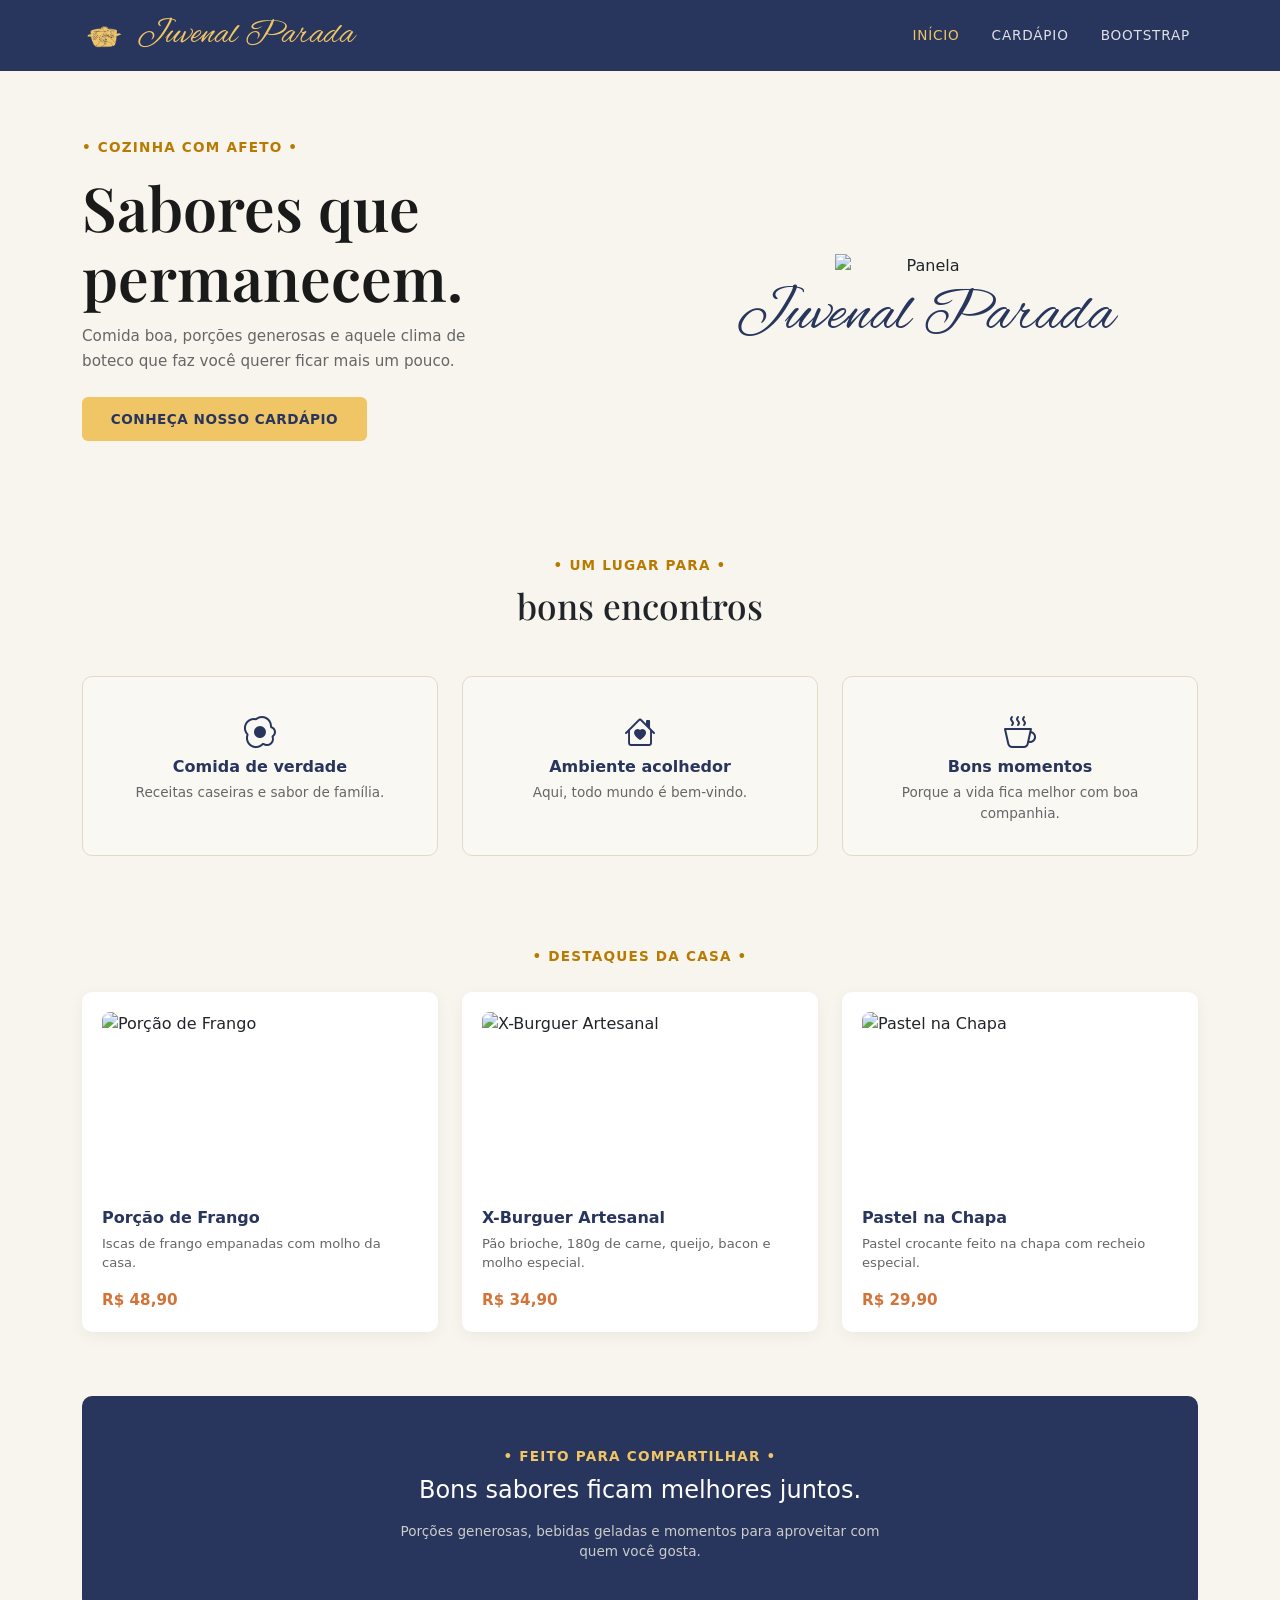
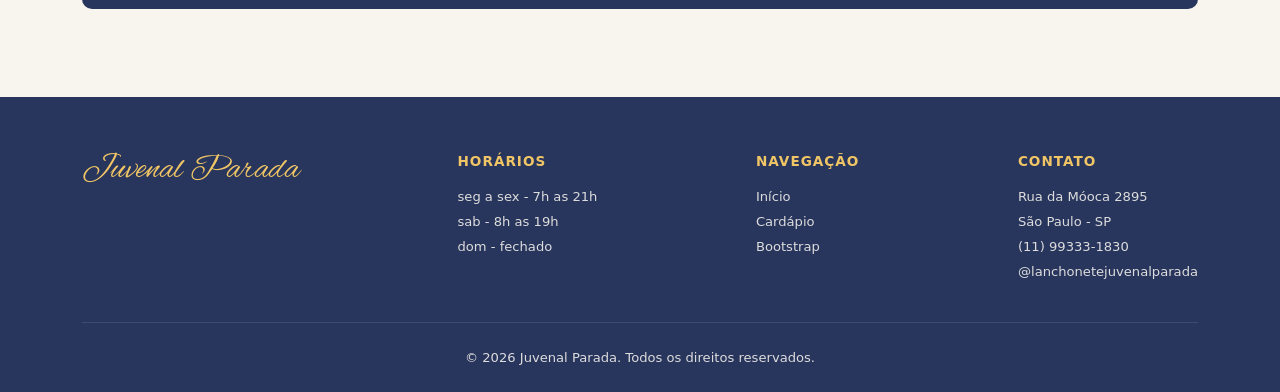
==== commit 4c26142d: "atuliazação" ====
--- a/index.html
+++ b/index.html
@@ -17,23 +17,42 @@
   <!-- Estilo Externo -->
   <link rel="stylesheet" href="inicio.css">
 </head>
-<body>
+<body class="d-flex flex-column min-vh-100">
 
-  <!-- Navbar -->
-  <header class="bg-custom-bar">
-    <div class="container d-flex justify-content-between align-items-center">
-      <a href="index.html" class="d-flex align-items-center text-decoration-none">
+  <!-- Navbar Padronizada -->
+  <nav class="navbar navbar-expand-lg bg-custom-bar navbar-dark py-2">
+    <div class="container">
+      
+      <!-- Logo + Nome -->
+      <a class="navbar-brand d-flex align-items-center" href="index.html">
+        <img src="logo lanchonet.png" alt="Logo Juvenal Parada" onerror="this.style.display='none'">
         <span class="fonte-alex-brush">Juvenal Parada</span>
       </a>
-      <nav class="d-flex align-items-center">
-        <a href="index.html" class="nav-link-custom">INÍCIO</a>
-        <a href="cardapio.html" class="nav-link-custom">CARDÁPIO</a>
-        <a href="bootstrap.html" class="nav-link-custom">BOOTSTRAP</a>
-      </nav>
+
+      <!-- Botão Mobile -->
+      <button class="navbar-toggler" type="button" data-bs-toggle="collapse" data-bs-target="#navbarNav">
+        <span class="navbar-toggler-icon"></span>
+      </button>
+
+      <!-- Menus de Navegação -->
+      <div class="collapse navbar-collapse justify-content-end" id="navbarNav">
+        <ul class="navbar-nav gap-3 text-uppercase align-items-lg-center mt-3 mt-lg-0">
+          <li class="nav-item">
+            <a class="nav-link active" href="index.html">INÍCIO</a>
+          </li>
+          <li class="nav-item">
+            <a class="nav-link" href="cardapio.html">CARDÁPIO</a>
+          </li>
+          <li class="nav-item">
+            <a class="nav-link" href="bootstrap.html">BOOTSTRAP</a>
+          </li>
+        </ul>
+      </div>
+
     </div>
-  </header>
+  </nav>
 
-  <main>
+  <main class="flex-grow-1">
     <!-- Hero Section -->
     <section class="hero-section">
       <div class="container">
@@ -49,7 +68,7 @@
             </div>
           </div>
           <div class="col-md-6 text-center d-flex flex-column align-items-center justify-content-center mt-4 mt-md-0 pt-md-4">
-            <img src="img/logo lanchonet.png" alt="Panela" class="hero-panela-img">
+            <img src="panela.png" alt="Panela" class="hero-panela-img">
             <span class="hero-texto-juvenal">Juvenal Parada</span>
           </div>
         </div>
@@ -88,17 +107,16 @@
       </div>
     </section>
 
-    <!-- Destaques da Casa (Renderizado via JS) -->
+    <!-- Destaques da Casa (Carregado via JS) -->
     <section class="py-4">
       <div class="container">
         <div class="text-center mb-4">
           <span class="tagline-laranja">• DESTAQUES DA CASA •</span>
         </div>
 
-        <!-- Container onde o JS vai criar os cards -->
         <div id="destaques-grid" class="row g-4"></div>
 
-        <!-- Banner: Feito para Compartilhar -->
+        <!-- Banner Feito para Compartilhar -->
         <div class="banner-compartilhar text-center">
           <span class="tagline-laranja">• FEITO PARA COMPARTILHAR •</span>
           <h3 class="mt-2 mb-3" style="font-size: 1.5rem; font-weight: 500;">Bons sabores ficam melhores juntos.</h3>
@@ -111,7 +129,7 @@
   </main>
 
   <!-- Rodapé -->
-  <footer>
+  <footer class="mt-auto">
     <div class="container">
       <div class="row align-items-start justify-content-between text-center text-md-start">
         
@@ -151,7 +169,8 @@
     </div>
   </footer>
 
-  <!-- Script JS do Destaque -->
+  <!-- Bootstrap JS & Script da Página -->
+  <script src="https://cdn.jsdelivr.net/npm/bootstrap@5.3.3/dist/js/bootstrap.bundle.min.js"></script>
   <script src="inicio.js"></script>
 </body>
 </html>
--- a/inicio.css
+++ b/inicio.css
@@ -1,52 +1,109 @@
-/* Variáveis Globais de Cores e Estilos */
+/* ==========================================================================
+   VARIÁVEIS E ESTILOS GLOBAIS
+   ========================================================================== */
 :root {
-  --cor-barra: #28355C;
-  --cor-destaque: #F0C566;
-  --cor-fundo: #F7F5EE;
-  --cor-laranja-btn: #F0C566;
-  --cor-texto-suave: #F0C566;
+  --cor-barra: #28355c;        /* Azul escuro do cabeçalho e rodapé */
+  --cor-destaque: #f0c566;     /* Dourado/Laranja para botões e detalhes */
+  --cor-destaque-hover: #d9ad4b;
+  --cor-fundo: #f7f5ee;        /* Off-white de fundo */
+  --cor-texto: #212529;
+  --cor-texto-suave: #666666;
+  --cor-preco: #d37338;
 }
 
 body {
   background-color: var(--cor-fundo) !important;
-  color: #212529;
-  font-family: 'Segoe UI', Tahoma, Geneva, Verdana, sans-serif;
+  color: var(--cor-texto);
+  font-family: 'Inter', system-ui, -apple-system, sans-serif;
   margin: 0;
   padding: 0;
 }
 
-/* Navbar / Cabeçalho */
+/* ==========================================================================
+   NAVEGAÇÃO / CABEÇALHO
+   ========================================================================== */
 .bg-custom-bar {
   background-color: var(--cor-barra) !important;
-  padding: 1.4rem 0;
 }
 
 .fonte-alex-brush {
   font-family: 'Alex Brush', cursive;
   font-size: 2.2rem;
-  color: #F0C566;
+  color: var(--cor-destaque);
   text-decoration: none;
   line-height: 1;
 }
 
-.nav-link-custom {
-  color: #FFFFFF !important;
-  font-weight: 400;
-  font-size: 0.85rem;
+.navbar-brand img {
+  max-height: 45px;
+  width: auto;
+  object-fit: contain;
+  margin-right: 10px;
+}
+
+.navbar-dark .navbar-nav .nav-link {
+  color: rgba(255, 255, 255, 0.85) !important;
+  font-size: 0.85rem;
+  font-weight: 500;
   letter-spacing: 0.8px;
-  margin-left: 2rem;
-  text-transform: uppercase;
-  text-decoration: none;
-}
-
-.nav-link-custom:hover {
+  transition: color 0.2s ease-in-out;
+}
+
+.navbar-dark .navbar-nav .nav-link:hover,
+.navbar-dark .navbar-nav .nav-link.active {
   color: var(--cor-destaque) !important;
 }
 
-/* Hero Section */
+/* ==========================================================================
+   HERO SECTION
+   ========================================================================== */
 .hero-section {
   padding: 4rem 0 3rem 0;
   position: relative;
+}
+
+.tagline-laranja {
+  color: #b87a00;
+  font-size: 0.85rem;
+  letter-spacing: 1.2px;
+  font-weight: 700;
+  text-transform: uppercase;
+}
+
+.hero-title {
+  font-family: 'Playfair Display', serif;
+  font-size: 3.8rem;
+  line-height: 1.15;
+  font-weight: 600;
+  color: #1a1a1a;
+  margin: 0.8rem 0;
+}
+
+.hero-subtitle {
+  font-size: 0.95rem;
+  color: var(--cor-texto-suave);
+  max-width: 420px;
+  line-height: 1.6;
+}
+
+.btn-laranja {
+  background-color: var(--cor-destaque);
+  color: var(--cor-barra);
+  border: none;
+  padding: 0.75rem 1.8rem;
+  font-weight: 700;
+  font-size: 0.85rem;
+  border-radius: 6px;
+  letter-spacing: 0.5px;
+  text-decoration: none;
+  display: inline-block;
+  transition: background-color 0.2s ease, transform 0.2s ease;
+}
+
+.btn-laranja:hover {
+  background-color: var(--cor-destaque-hover);
+  color: var(--cor-barra);
+  transform: translateY(-2px);
 }
 
 .hero-panela-img {
@@ -64,141 +121,136 @@
   line-height: 1;
 }
 
-.tagline-laranja {
-  color: #F0C566;
-  font-size: 0.85rem;
-  letter-spacing: 1px;
-  font-weight: 600;
-  text-transform: uppercase;
-}
-
-.hero-title {
-  font-family: 'Playfair Display', serif;
-  font-size: 3.8rem;
-  line-height: 1.15;
-  font-weight: 500;
-  color: #1a1a1a;
-  margin: 0.8rem 0;
-}
-
-.hero-subtitle {
-  font-size: 0.95rem;
-  color: #555;
-  max-width: 420px;
-}
-
-.btn-laranja {
-  background-color: #F0C566;
-  color: #28355c;
-  border: none;
-  padding: 0.6rem 1.5rem;
-  font-weight: 700;
-  font-size: 0.85rem;
-  border-radius: 4px;
-  letter-spacing: 0.5px;
-  text-decoration: none;
-  display: inline-block;
-}
-
-/* Seção Bons Encontros */
+/* ==========================================================================
+   BONS ENCONTROS
+   ========================================================================== */
 .section-bons-encontros {
   padding: 4rem 0;
 }
 
 .icon-box-feature {
   text-align: center;
-  padding: 1.5rem 1rem;
-  border: 0.5px solid #dcd3be;
-  border-radius: 8px;
-  background-color: #FAF8F3;
+  padding: 2rem 1.2rem;
+  border: 1px solid #e2dac9;
+  border-radius: 10px;
+  background-color: #faf8f3;
   height: 100%;
+  transition: transform 0.2s ease, box-shadow 0.2s ease;
+}
+
+.icon-box-feature:hover {
+  transform: translateY(-4px);
+  box-shadow: 0 8px 20px rgba(0, 0, 0, 0.05);
 }
 
 .icon-box-feature i {
-  font-size: 1.8rem;
-  color: #333;
+  font-size: 2rem;
+  color: var(--cor-barra);
   margin-bottom: 0.8rem;
 }
 
 .feature-item-title {
-  font-size: 0.95rem;
-  font-weight: 700;
+  font-size: 1rem;
+  font-weight: 700;
+  color: var(--cor-barra);
   margin-bottom: 0.4rem;
 }
 
 .feature-item-text {
-  font-size: 0.82rem;
-  color: #666;
+  font-size: 0.85rem;
+  color: var(--cor-texto-suave);
   margin-bottom: 0;
 }
 
-/* Cards de Destaques */
+/* ==========================================================================
+   DESTAQUES DA CASA
+   ========================================================================== */
 .card-item-prato {
-  border-radius: 8px;
+  border-radius: 10px;
   border: none;
   background-color: #ffffff;
-  box-shadow: 0 4px 15px rgba(0, 0, 0, 0.04);
+  box-shadow: 0 4px 15px rgba(0, 0, 0, 0.05);
   padding: 1.25rem;
   height: 100%;
+  display: flex;
+  flex-direction: column;
+  justify-content: space-between;
+  transition: transform 0.2s ease, box-shadow 0.2s ease;
+}
+
+.card-item-prato:hover {
+  transform: translateY(-4px);
+  box-shadow: 0 8px 25px rgba(0, 0, 0, 0.08);
 }
 
 .card-item-prato img {
   width: 100%;
-  height: 170px;
+  height: 180px;
   object-fit: cover;
-  border-radius: 6px;
+  border-radius: 8px;
   margin-bottom: 1rem;
 }
 
 .prato-title {
+  font-size: 1rem;
+  font-weight: 700;
+  color: var(--cor-barra);
+  margin-bottom: 0.4rem;
+}
+
+.prato-desc {
+  font-size: 0.82rem;
+  color: var(--cor-texto-suave);
+  line-height: 1.5;
+  margin-bottom: 1rem;
+  flex-grow: 1;
+}
+
+.prato-preco {
+  color: var(--cor-preco);
+  font-weight: 700;
   font-size: 0.95rem;
-  font-weight: 700;
-  margin-bottom: 0.4rem;
-}
-
-.prato-desc {
-  font-size: 0.78rem;
-  color: #666;
-  min-height: 40px;
-  margin-bottom: 0.5rem;
-}
-
-.prato-preco {
-  color: #d37338;
-  font-weight: 700;
-  font-size: 0.9rem;
   margin-bottom: 0;
 }
 
-/* Banner Feito para Compartilhar */
+/* ==========================================================================
+   BANNER COMPARTILHAR
+   ========================================================================== */
 .banner-compartilhar {
   background-color: var(--cor-barra);
-  color: #fff;
-  border-radius: 8px;
-  padding: 2.5rem 2rem;
+  color: #ffffff;
+  border-radius: 10px;
+  padding: 3rem 2rem;
   margin: 4rem 0;
 }
 
-/* Rodapé */
+.banner-compartilhar .tagline-laranja {
+  color: var(--cor-destaque);
+}
+
+/* ==========================================================================
+   RODAPÉ
+   ========================================================================== */
 footer {
   background-color: var(--cor-barra);
-  color: #fff;
-  padding: 3rem 0 1.5rem 0;
+  color: #ffffff;
+  padding: 3.5rem 0 1.5rem 0;
   font-size: 0.85rem;
 }
 
 footer h5 {
-  font-size: 0.85rem;
-  letter-spacing: 0.8px;
-  font-weight: 700;
-  margin-bottom: 0.8rem;
+  color: var(--cor-destaque);
+  font-size: 0.85rem;
+  letter-spacing: 1px;
+  font-weight: 700;
+  margin-bottom: 1rem;
   text-transform: uppercase;
-  line-height: 1;
-}
-
-footer p, footer li {
-  color: #ccc;
-  font-size: 0.8rem;
+}
+
+footer p, 
+footer li {
+  color: #dddddd;
+  font-size: 0.82rem;
   line-height: 1.6;
 }
 
@@ -209,31 +261,33 @@
 }
 
 footer a {
-  color: #ccc;
+  color: #dddddd;
   text-decoration: none;
+  transition: color 0.2s ease;
+}
+
+footer a:hover {
+  color: var(--cor-destaque);
 }
 
 .footer-bottom {
   border-top: 1px solid rgba(255, 255, 255, 0.1);
   padding-top: 1.5rem;
   margin-top: 2.5rem;
-  font-size: 0.75rem;
-  color: #aaa;
-}
-
-/* Ajustes Responsivos (Mobile) */
+  font-size: 0.78rem;
+  color: #aaaaaa;
+}
+
+/* ==========================================================================
+   RESPONSIVIDADE
+   ========================================================================== */
 @media (max-width: 767.98px) {
-  .footer-col {
-    text-align: center;
-    margin-bottom: 1.8rem;
-  }
-
-  .nav-link-custom {
-    margin-left: 0.8rem;
-    font-size: 0.75rem;
-  }
-
   .hero-title {
     font-size: 2.8rem;
   }
+
+  .footer-col {
+    text-align: center;
+    margin-bottom: 2rem;
+  }
 }
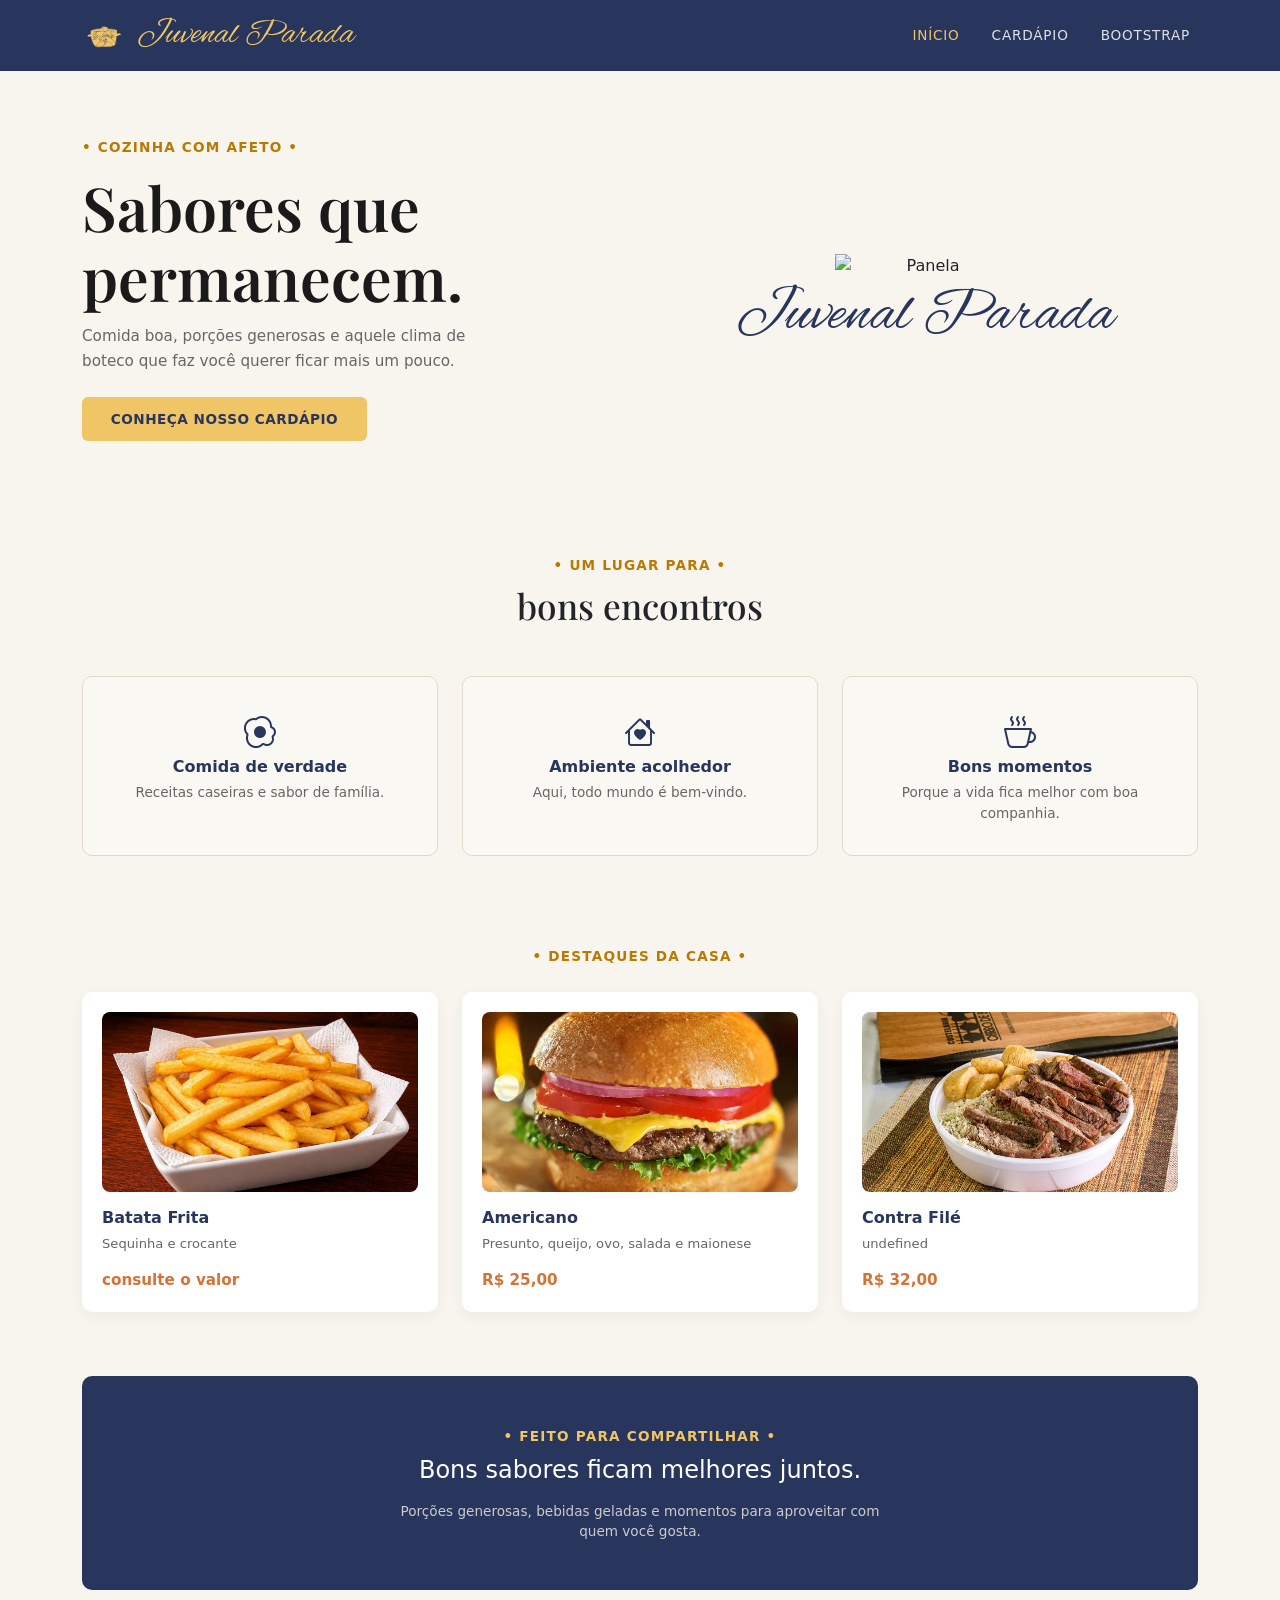
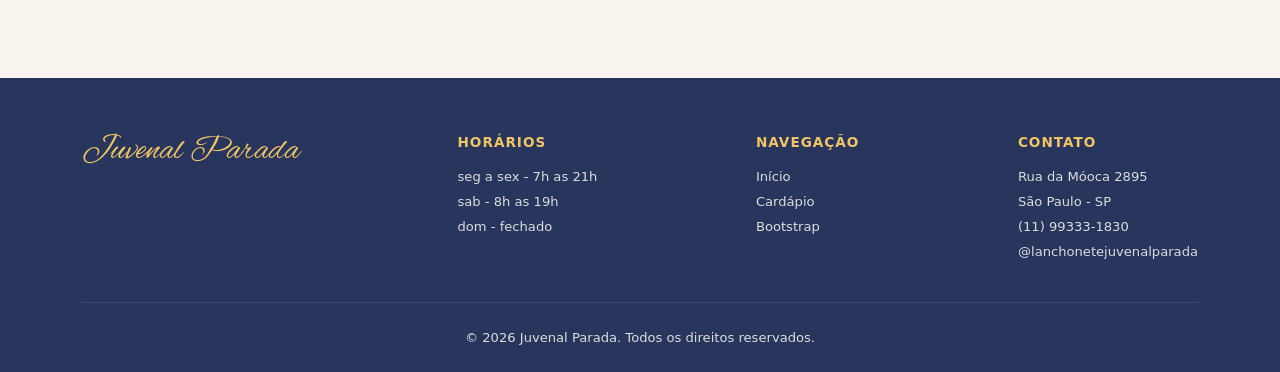
==== commit e318368a: "quase finalizado" ====
--- a/index.html
+++ b/index.html
@@ -25,7 +25,7 @@
       
       <!-- Logo + Nome -->
       <a class="navbar-brand d-flex align-items-center" href="index.html">
-        <img src="logo lanchonet.png" alt="Logo Juvenal Parada" onerror="this.style.display='none'">
+        <img src="img/logo lanchonet.png" alt="Logo Juvenal Parada" onerror="this.style.display='none'">
         <span class="fonte-alex-brush">Juvenal Parada</span>
       </a>
 
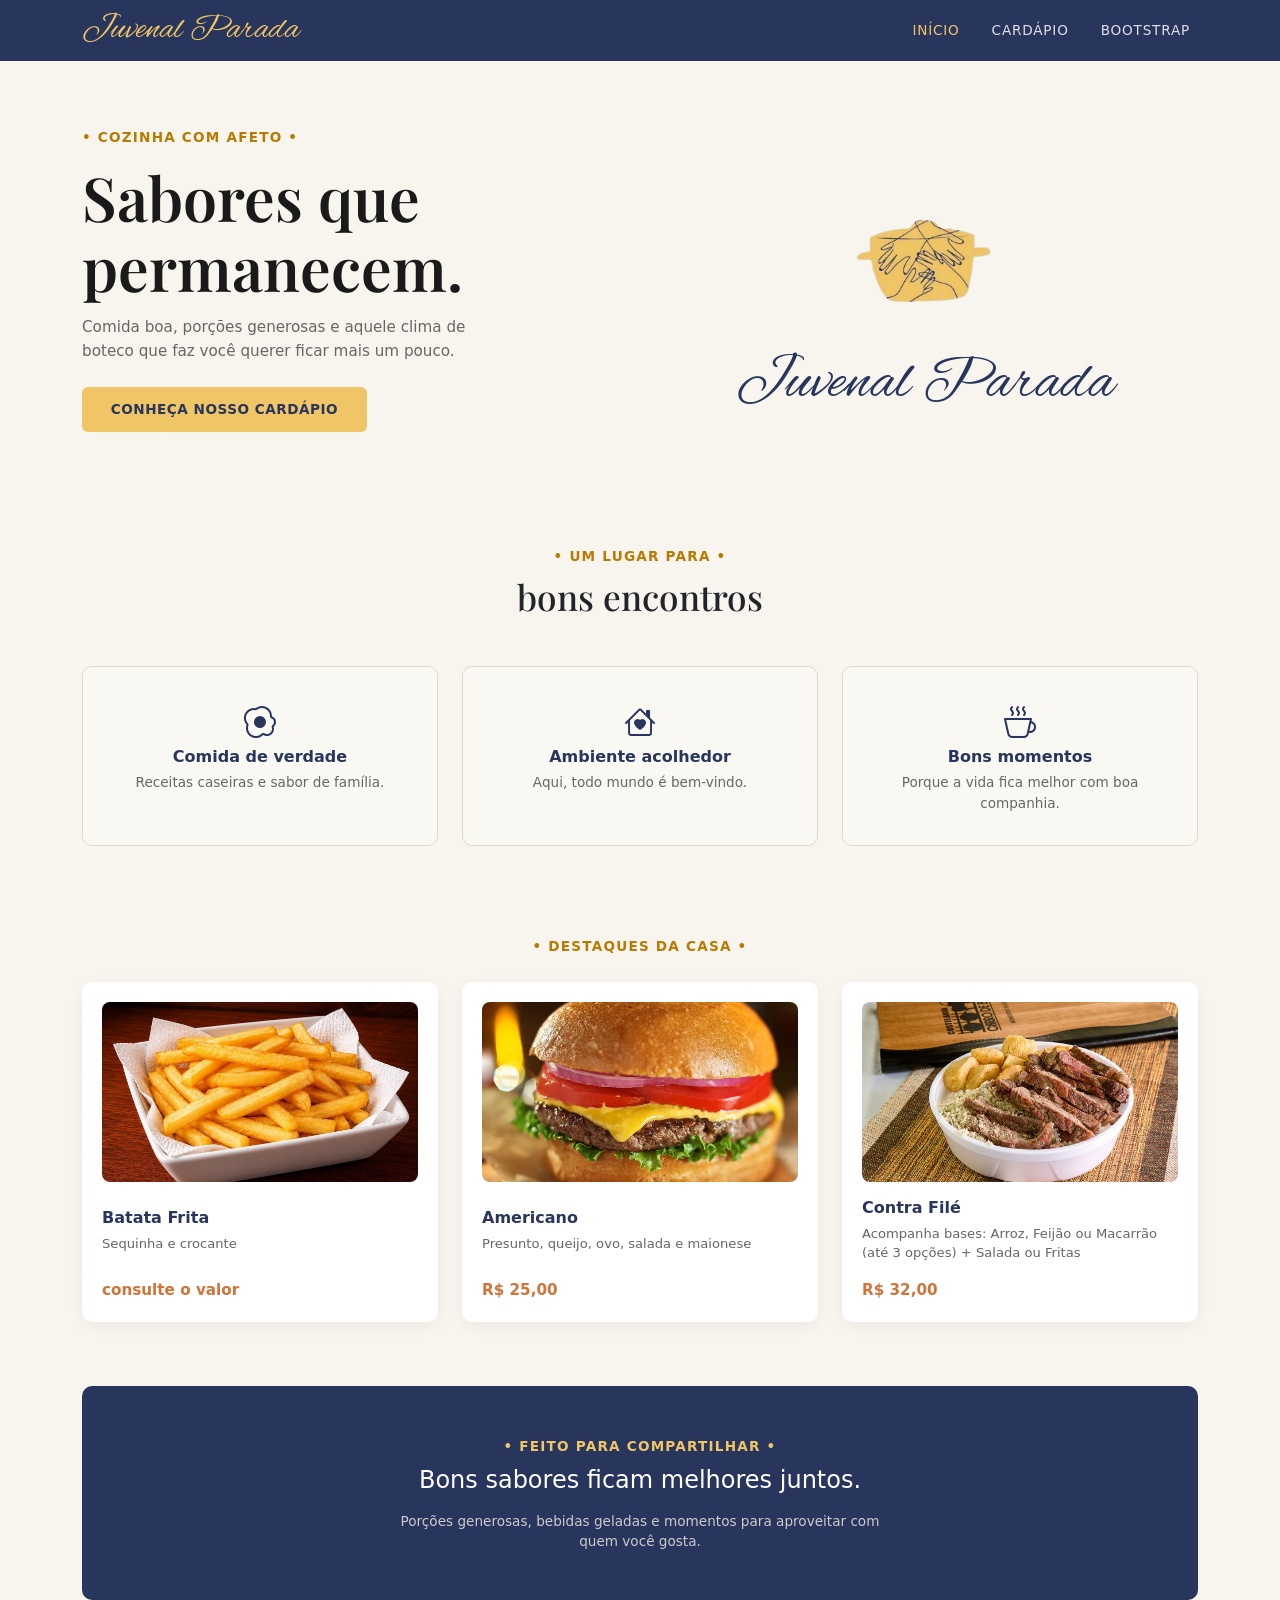
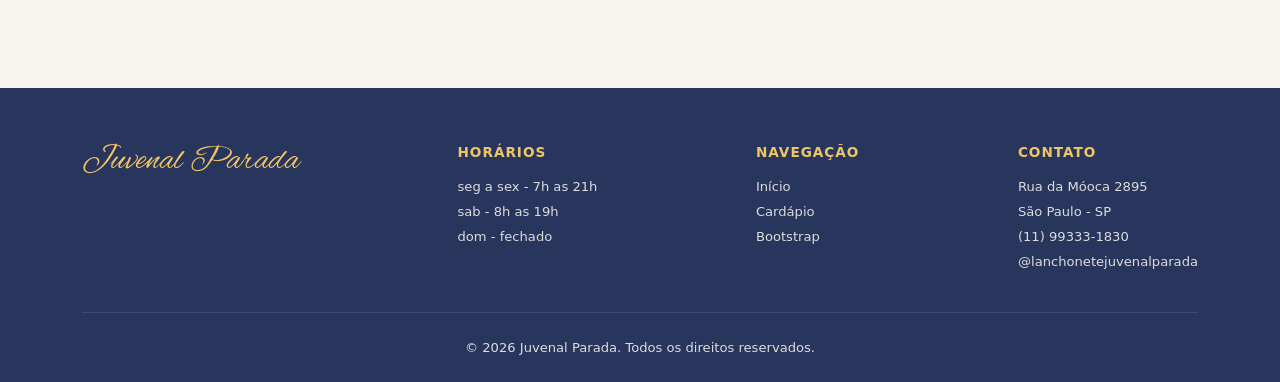
==== commit c54a20ee: "pequena mudança" ====
--- a/index.html
+++ b/index.html
@@ -25,7 +25,7 @@
       
       <!-- Logo + Nome -->
       <a class="navbar-brand d-flex align-items-center" href="index.html">
-        <img src="img/logo lanchonet.png" alt="Logo Juvenal Parada" onerror="this.style.display='none'">
+        <img src="img" alt="Logo Juvenal Parada" onerror="this.style.display='none'">
         <span class="fonte-alex-brush">Juvenal Parada</span>
       </a>
 
@@ -68,7 +68,7 @@
             </div>
           </div>
           <div class="col-md-6 text-center d-flex flex-column align-items-center justify-content-center mt-4 mt-md-0 pt-md-4">
-            <img src="panela.png" alt="Panela" class="hero-panela-img">
+            <img src="img/logo lanchonet.png" alt="Panela" class="hero-panela-img">
             <span class="hero-texto-juvenal">Juvenal Parada</span>
           </div>
         </div>
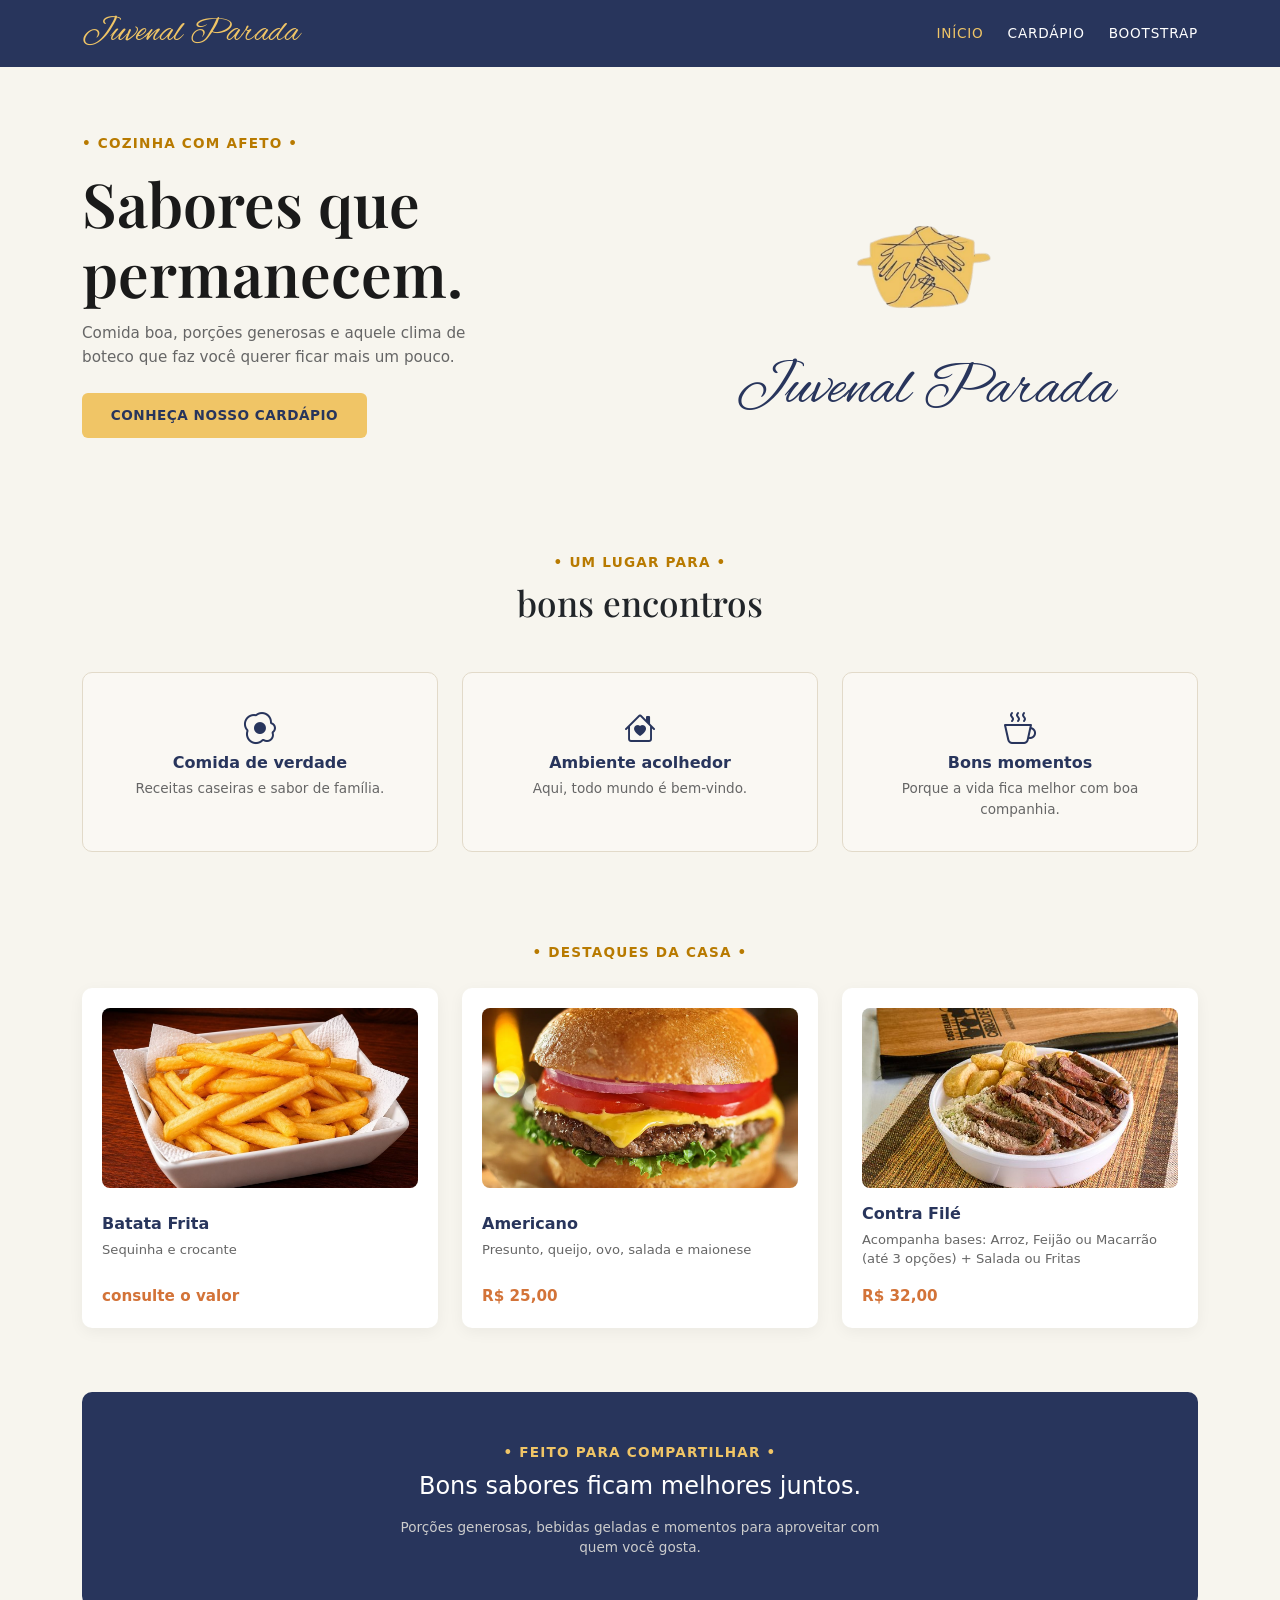
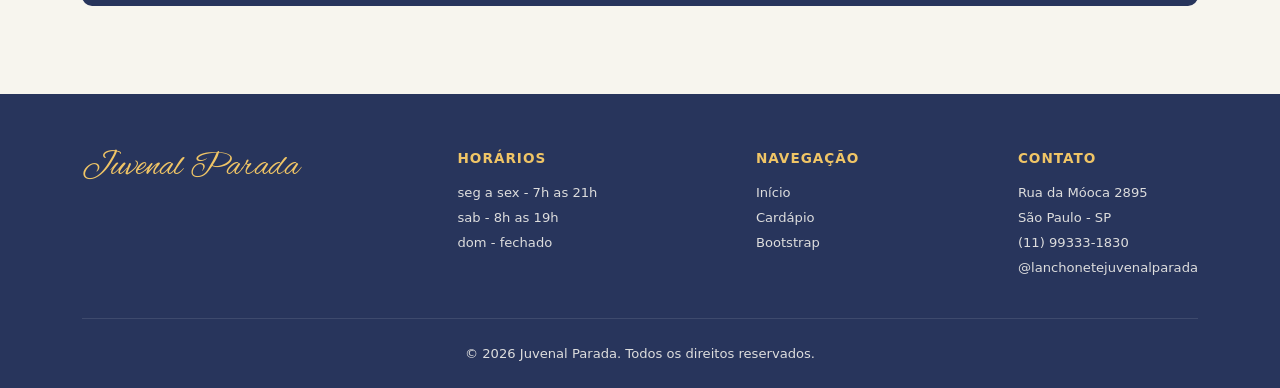
==== commit 5cc5faf7: "ajuste na nav bar" ====
--- a/index.html
+++ b/index.html
@@ -19,38 +19,19 @@
 </head>
 <body class="d-flex flex-column min-vh-100">
 
-  <!-- Navbar Padronizada -->
-  <nav class="navbar navbar-expand-lg bg-custom-bar navbar-dark py-2">
-    <div class="container">
-      
-      <!-- Logo + Nome -->
-      <a class="navbar-brand d-flex align-items-center" href="index.html">
-        <img src="img" alt="Logo Juvenal Parada" onerror="this.style.display='none'">
+  <!-- Header / Navbar Padronizada com Cardápio -->
+  <header class="bg-custom-bar py-3">
+    <div class="container d-flex justify-content-between align-items-center">
+      <a href="index.html" class="d-flex align-items-center text-decoration-none">
         <span class="fonte-alex-brush">Juvenal Parada</span>
       </a>
-
-      <!-- Botão Mobile -->
-      <button class="navbar-toggler" type="button" data-bs-toggle="collapse" data-bs-target="#navbarNav">
-        <span class="navbar-toggler-icon"></span>
-      </button>
-
-      <!-- Menus de Navegação -->
-      <div class="collapse navbar-collapse justify-content-end" id="navbarNav">
-        <ul class="navbar-nav gap-3 text-uppercase align-items-lg-center mt-3 mt-lg-0">
-          <li class="nav-item">
-            <a class="nav-link active" href="index.html">INÍCIO</a>
-          </li>
-          <li class="nav-item">
-            <a class="nav-link" href="cardapio.html">CARDÁPIO</a>
-          </li>
-          <li class="nav-item">
-            <a class="nav-link" href="bootstrap.html">BOOTSTRAP</a>
-          </li>
-        </ul>
-      </div>
-
+      <nav class="d-flex align-items-center gap-4">
+        <a href="index.html" class="nav-link-custom active">INÍCIO</a>
+        <a href="cardapio.html" class="nav-link-custom">CARDÁPIO</a>
+        <a href="bootstrap.html" class="nav-link-custom">BOOTSTRAP</a>
+      </nav>
     </div>
-  </nav>
+  </header>
 
   <main class="flex-grow-1">
     <!-- Hero Section -->
@@ -68,7 +49,7 @@
             </div>
           </div>
           <div class="col-md-6 text-center d-flex flex-column align-items-center justify-content-center mt-4 mt-md-0 pt-md-4">
-            <img src="img/logo lanchonet.png" alt="Panela" class="hero-panela-img">
+            <img src="img/logo lanchonet.png" alt="Logo Juvenal Parada" class="hero-panela-img">
             <span class="hero-texto-juvenal">Juvenal Parada</span>
           </div>
         </div>
--- a/inicio.css
+++ b/inicio.css
@@ -20,7 +20,7 @@
 }
 
 /* ==========================================================================
-   NAVEGAÇÃO / CABEÇALHO
+   NAVEGAÇÃO / CABEÇALHO PADRONIZADO
    ========================================================================== */
 .bg-custom-bar {
   background-color: var(--cor-barra) !important;
@@ -34,23 +34,18 @@
   line-height: 1;
 }
 
-.navbar-brand img {
-  max-height: 45px;
-  width: auto;
-  object-fit: contain;
-  margin-right: 10px;
-}
-
-.navbar-dark .navbar-nav .nav-link {
-  color: rgba(255, 255, 255, 0.85) !important;
-  font-size: 0.85rem;
+.nav-link-custom {
+  color: #FFFFFF !important;
   font-weight: 500;
+  font-size: 0.85rem;
   letter-spacing: 0.8px;
+  text-transform: uppercase;
+  text-decoration: none;
   transition: color 0.2s ease-in-out;
 }
 
-.navbar-dark .navbar-nav .nav-link:hover,
-.navbar-dark .navbar-nav .nav-link.active {
+.nav-link-custom:hover,
+.nav-link-custom.active {
   color: var(--cor-destaque) !important;
 }
 
@@ -112,6 +107,7 @@
   height: auto;
   object-fit: contain;
   margin-bottom: 0.5rem;
+  display: block !important;
 }
 
 .hero-texto-juvenal {
@@ -119,6 +115,7 @@
   font-size: 3.8rem;
   color: var(--cor-barra);
   line-height: 1;
+  display: block;
 }
 
 /* ==========================================================================
